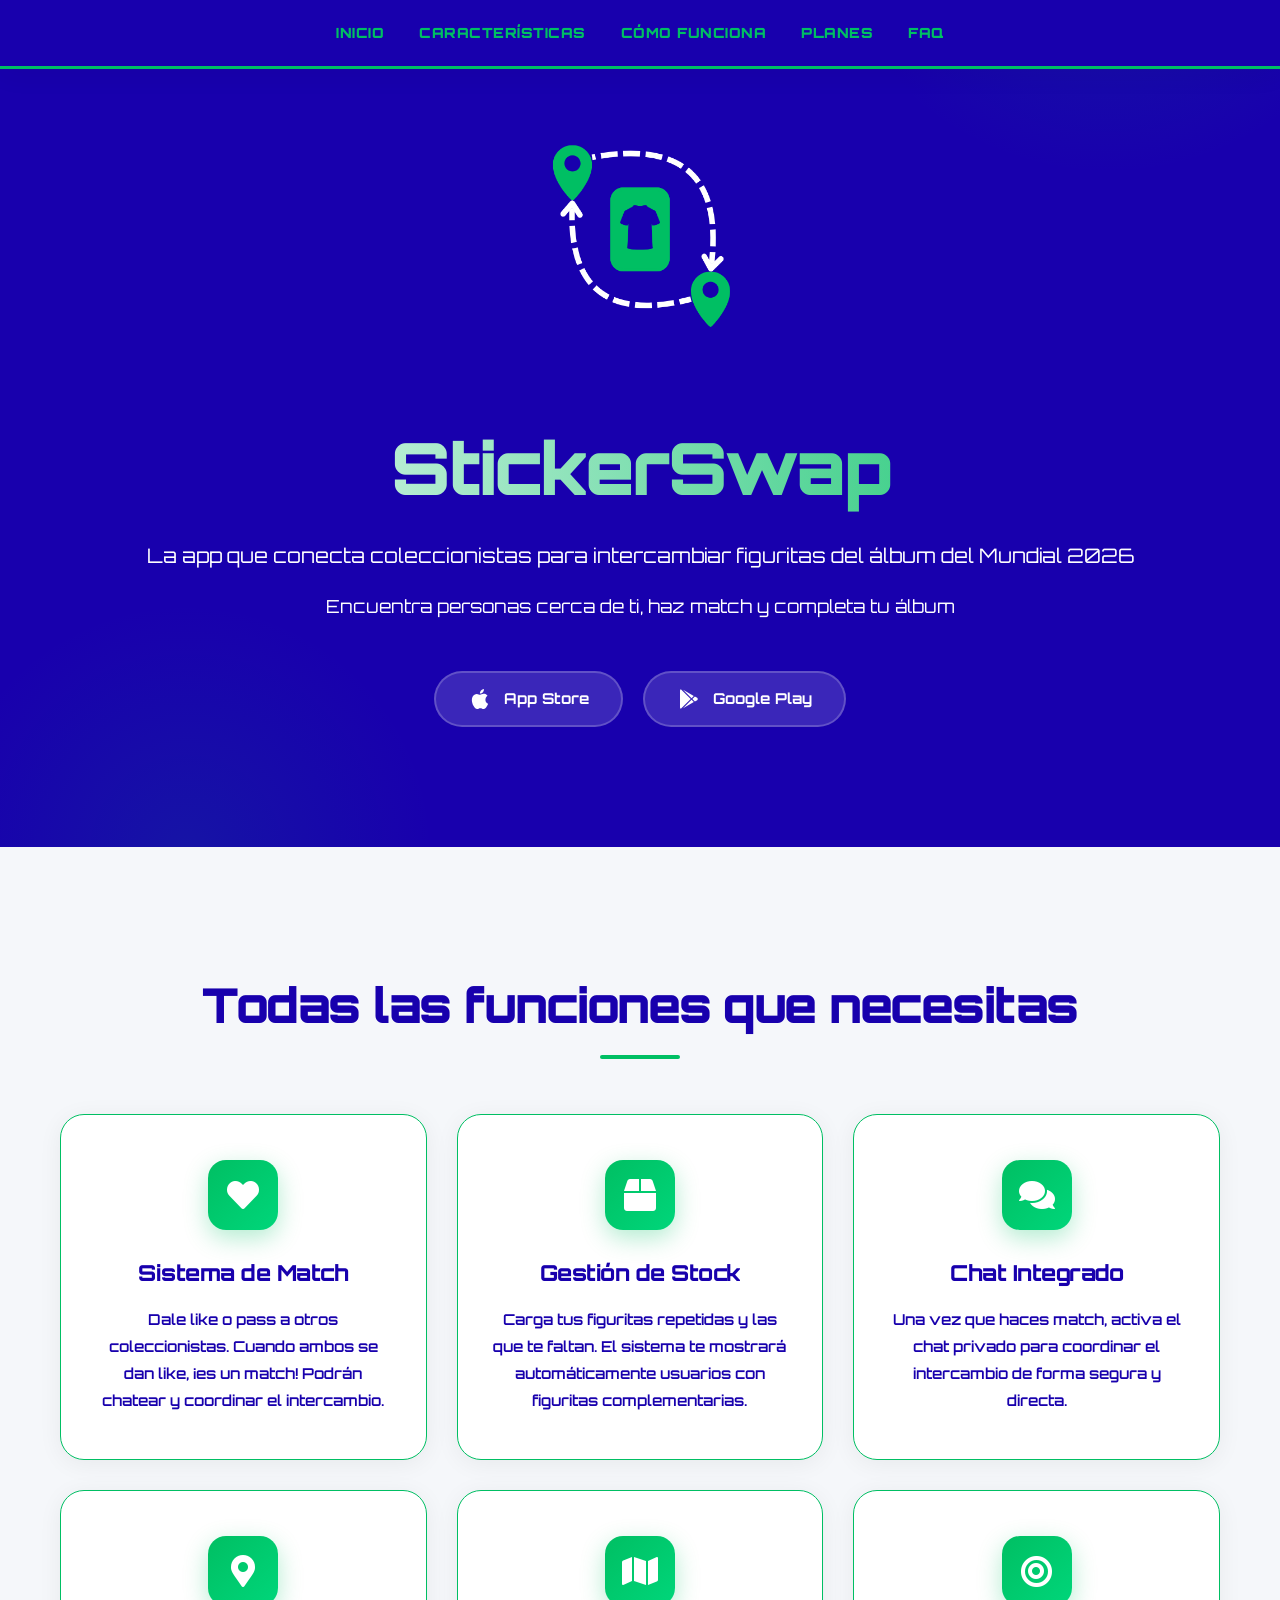
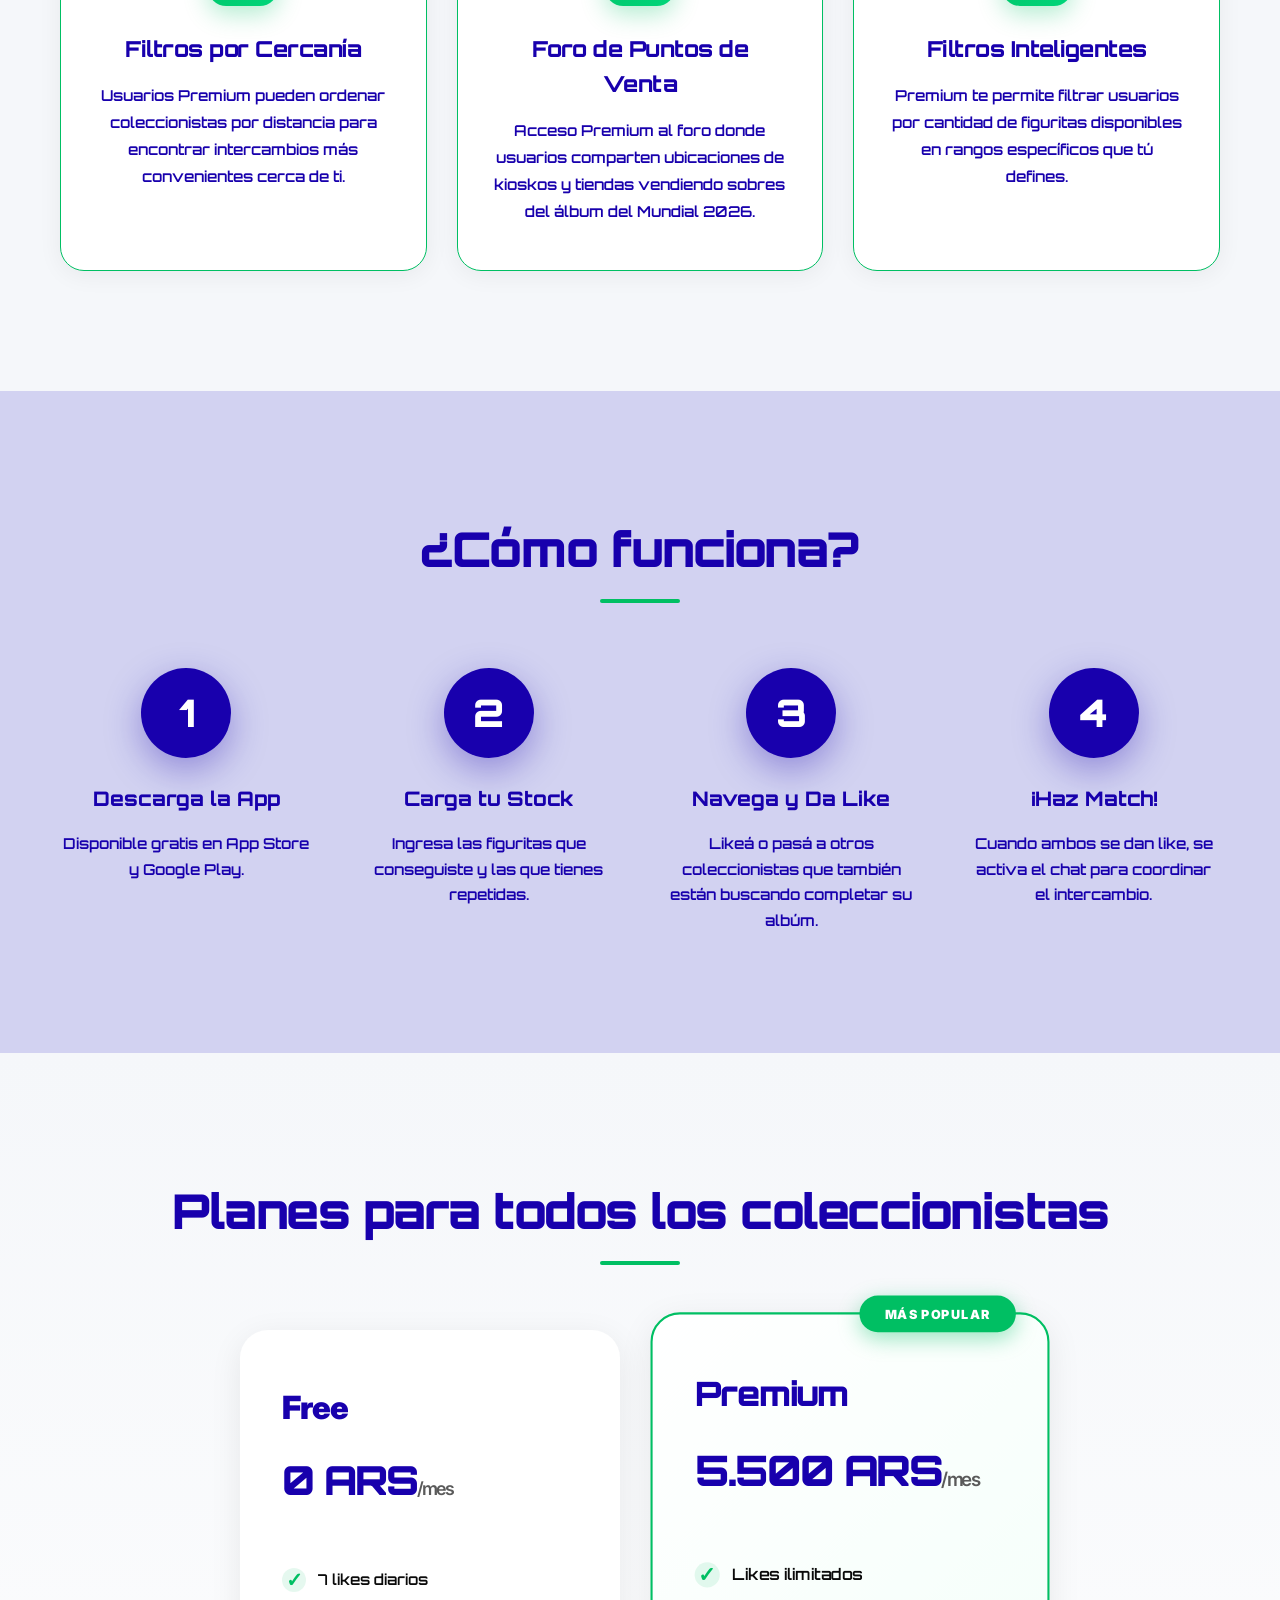
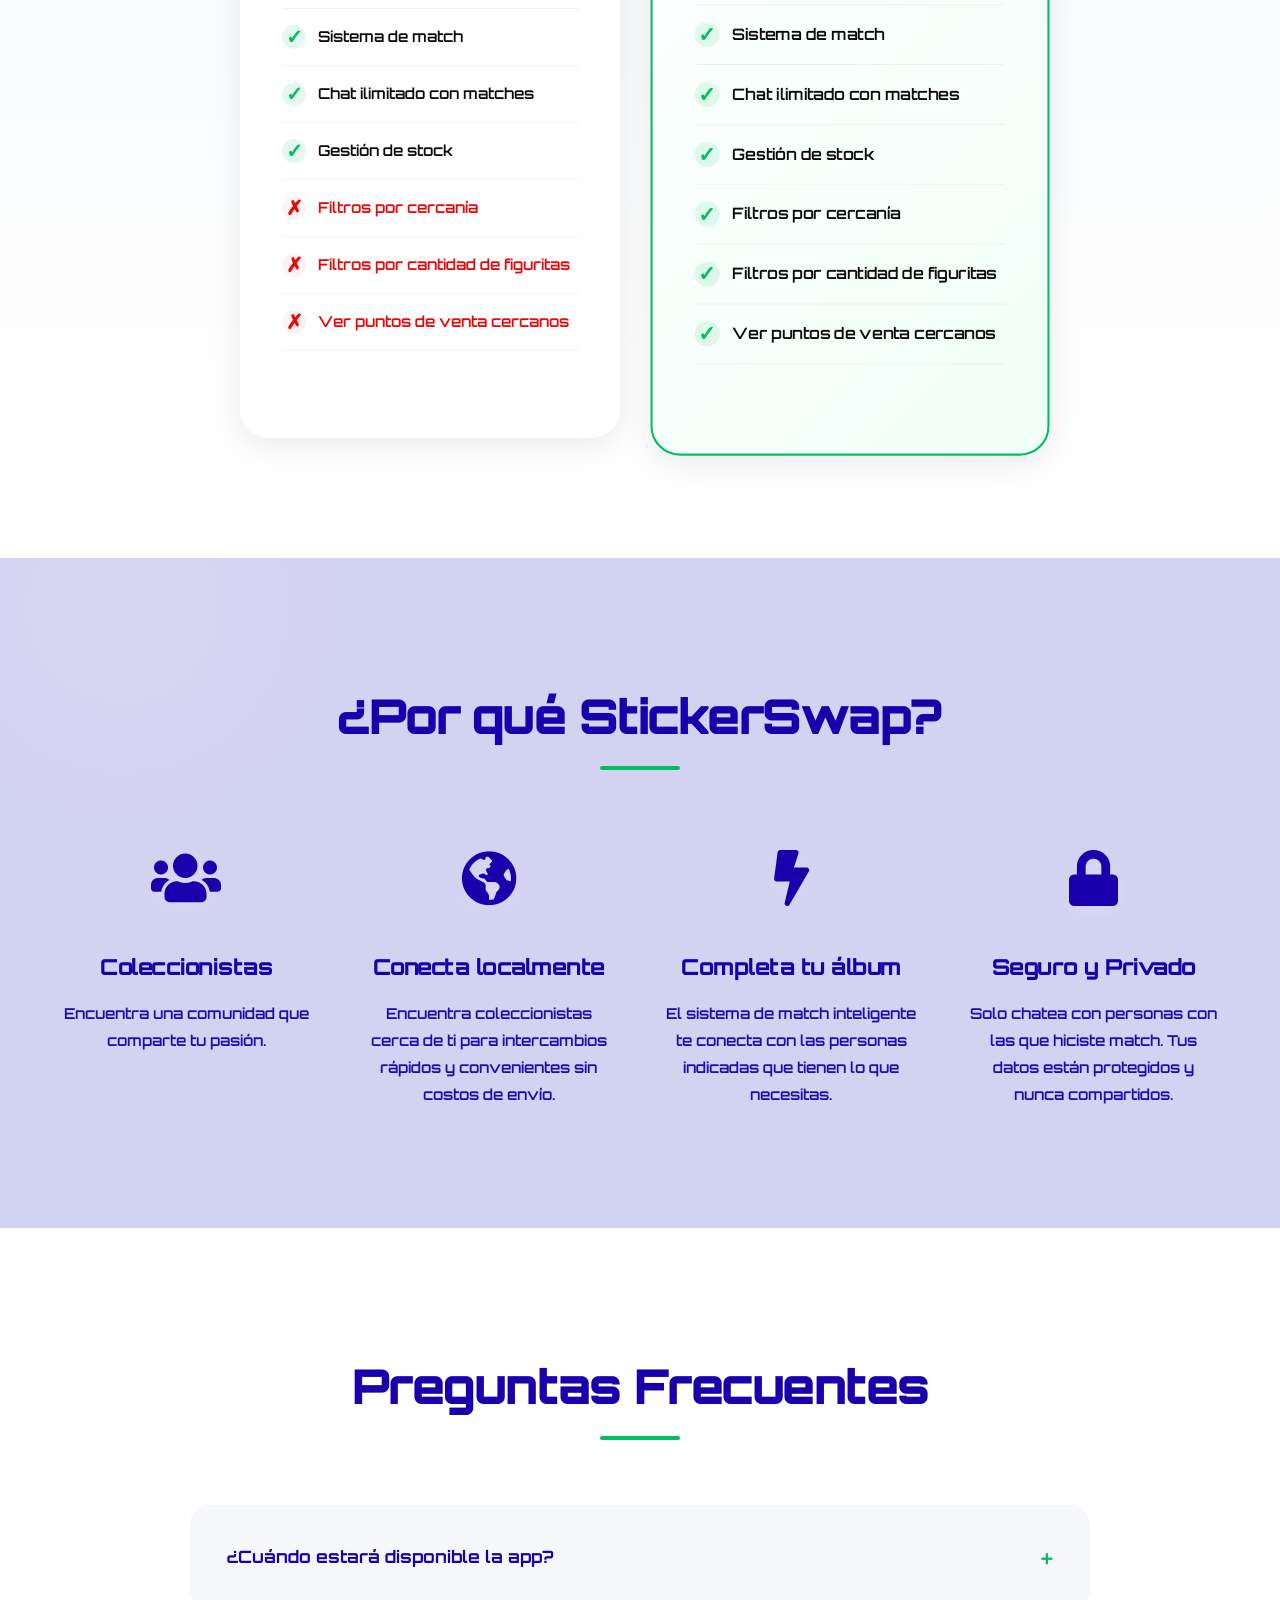
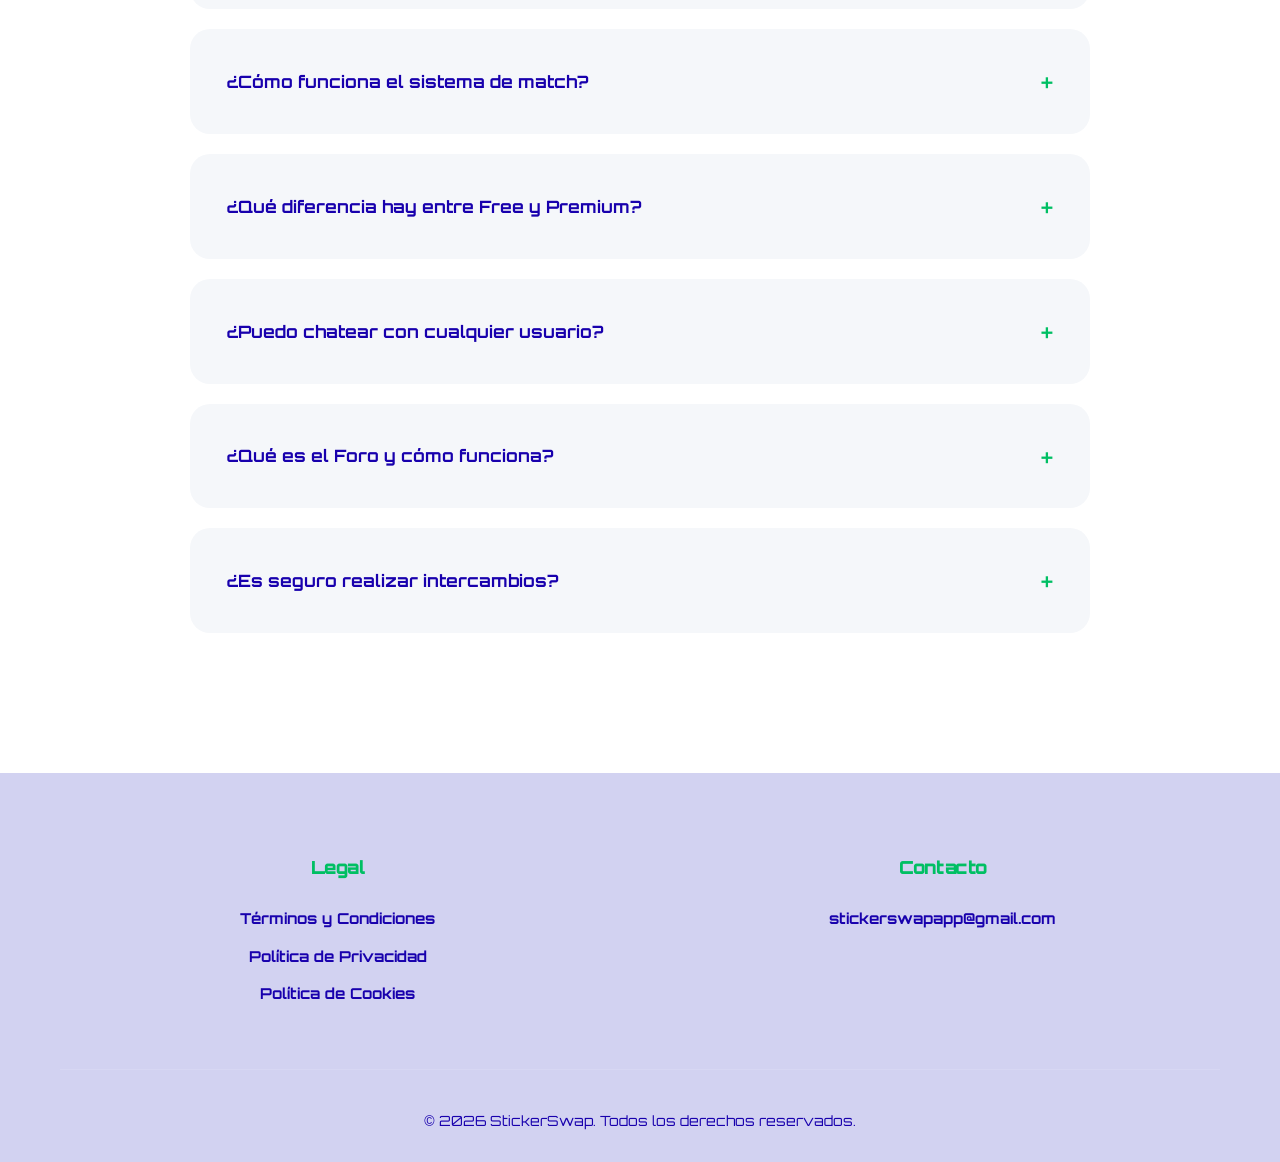
==== index.html @ e16f17c2 "Initial commit: StickerSwapWeb project" ====
<!DOCTYPE html>
<html lang="es">
<head>
    <meta charset="UTF-8">
    <meta name="viewport" content="width=device-width, initial-scale=1.0">
    <title>StickerSwap - Intercambia Figuritas del Mundial 2026.</title>
    <meta name="description" content="La app que conecta coleccionistas para intercambiar figuritas del álbum del Mundial 2026. Encuentra matches, chatea y completa tu álbum.">
    <link rel="preconnect" href="https://fonts.googleapis.com">
    <link rel="preconnect" href="https://fonts.gstatic.com" crossorigin>
    <link href="https://fonts.googleapis.com/css2?family=Orbitron:wght@400;500;600;700;800;900&family=Inter:wght@300;400;500;600;700&display=swap" rel="stylesheet">
    <link rel="stylesheet" href="https://cdnjs.cloudflare.com/ajax/libs/font-awesome/5.15.4/css/all.min.css">
    <link rel="stylesheet" href="styles.css">
</head>
<body>
    <!-- Navigation -->
    <nav>
        <div class="container">
            <ul class="nav-links">
                <li><a href="#">Inicio</a></li>
                <li><a href="#features">Características</a></li>
                <li><a href="#how-it-works">Cómo Funciona</a></li>
                <li><a href="#pricing">Planes</a></li>
                <li><a href="#faq">FAQ</a></li>
            </ul>
        </div>
    </nav>

    <!-- Hero Section -->
    <section class="hero">
        <div class="container">
            <div class="hero-content">
                <div class="hero-logo">
                    <img src="assets/logo.png" alt="StickerSwap Logo">
                </div>
                <h1>StickerSwap</h1>
                <p>La app que conecta coleccionistas para intercambiar figuritas del álbum del Mundial 2026</p>
                <p style="font-size: 18px; opacity: 0.9;">Encuentra personas cerca de ti, haz match y completa tu álbum</p>
                
                <div class="app-badges">
                    <a href="#" class="badge">
                        <svg viewBox="0 0 24 24" fill="currentColor">
                            <path d="M18.71 19.5c-.83 1.24-1.71 2.45-3.05 2.47-1.34.03-1.77-.79-3.29-.79-1.53 0-2 .77-3.27.82-1.31.05-2.3-1.32-3.14-2.53C4.25 17 2.94 12.45 4.7 9.39c.87-1.52 2.43-2.48 4.12-2.51 1.28-.02 2.5.87 3.29.87.78 0 2.26-1.07 3.81-.91.65.03 2.47.26 3.64 1.98-.09.06-2.17 1.28-2.15 3.81.03 3.02 2.65 4.03 2.68 4.04-.03.07-.42 1.44-1.38 2.83M13 3.5c.73-.83 1.94-1.46 2.94-1.5.13 1.17-.34 2.35-1.04 3.19-.69.85-1.83 1.51-2.95 1.42-.15-1.15.41-2.35 1.05-3.11z"/>
                        </svg>
                        App Store
                    </a>
                    <a href="#" class="badge">
                        <svg viewBox="0 0 24 24" fill="currentColor">
                            <path d="M3,20.5V3.5C3,2.91 3.34,2.39 3.84,2.15L13.69,12L3.84,21.85C3.34,21.6 3,21.09 3,20.5M16.81,15.12L6.05,21.34L14.54,12.85L16.81,15.12M20.16,10.81C20.5,11.08 20.75,11.5 20.75,12C20.75,12.5 20.53,12.9 20.18,13.18L17.89,14.5L15.39,12L17.89,9.5L20.16,10.81M6.05,2.66L16.81,8.88L14.54,11.15L6.05,2.66Z"/>
                        </svg>
                        Google Play
                    </a>
                </div>
            </div>
        </div>
    </section>

    <!-- Features Section -->
    <section id="features" class="features">
        <div class="container">
            <h2 class="section-title">Todas las funciones que necesitas</h2>
            <div class="features-grid">
                <div class="feature-card">
                    <div class="feature-icon"><i class="fas fa-heart"></i></div>
                    <h3>Sistema de Match</h3>
                    <p>Dale like o pass a otros coleccionistas. Cuando ambos se dan like, ¡es un match! Podrán chatear y coordinar el intercambio.</p>
                </div>
                
                <div class="feature-card">
                    <div class="feature-icon"><i class="fas fa-box"></i></div>
                    <h3>Gestión de Stock</h3>
                    <p>Carga tus figuritas repetidas y las que te faltan. El sistema te mostrará automáticamente usuarios con figuritas complementarias.</p>
                </div>
                
                <div class="feature-card">
                    <div class="feature-icon"><i class="fas fa-comments"></i></div>
                    <h3>Chat Integrado</h3>
                    <p>Una vez que haces match, activa el chat privado para coordinar el intercambio de forma segura y directa.</p>
                </div>
                
                <div class="feature-card">
                    <div class="feature-icon"><i class="fas fa-map-marker-alt"></i></div>
                    <h3>Filtros por Cercanía</h3>
                    <p>Usuarios Premium pueden ordenar coleccionistas por distancia para encontrar intercambios más convenientes cerca de ti.</p>
                </div>
                
                <div class="feature-card">
                    <div class="feature-icon"><i class="fas fa-map"></i></div>
                    <h3>Foro de Puntos de Venta</h3>
                    <p>Acceso Premium al foro donde usuarios comparten ubicaciones de kioskos y tiendas vendiendo sobres del álbum del Mundial 2026.</p>
                </div>
                
                <div class="feature-card">
                    <div class="feature-icon"><i class="fas fa-bullseye"></i></div>
                    <h3>Filtros Inteligentes</h3>
                    <p>Premium te permite filtrar usuarios por cantidad de figuritas disponibles en rangos específicos que tú defines.</p>
                </div>
            </div>
        </div>
    </section>

    <!-- How It Works -->
    <section id="how-it-works" class="how-it-works">
        <div class="container">
            <h2 class="section-title">¿Cómo funciona?</h2>
            <div class="steps">
                <div class="step">
                    <div class="step-number">1</div>
                    <h3>Descarga la App</h3>
                    <p>Disponible gratis en App Store y Google Play.</p>
                </div>
                
                <div class="step">
                    <div class="step-number">2</div>
                    <h3>Carga tu Stock</h3>
                    <p>Ingresa las figuritas que conseguiste y las que tienes repetidas.</p>
                </div>
                
                <div class="step">
                    <div class="step-number">3</div>
                    <h3>Navega y Da Like</h3>
                    <p>Likeá o pasá a otros coleccionistas que también están buscando completar su albúm.</p>
                </div>
                
                <div class="step">
                    <div class="step-number">4</div>
                    <h3>¡Haz Match!</h3>
                    <p>Cuando ambos se dan like, se activa el chat para coordinar el intercambio.</p>
                </div>
            </div>
        </div>
    </section>

    <!-- Pricing -->
    <section id="pricing" class="pricing">
        <div class="container">
            <h2 class="section-title">Planes para todos los coleccionistas</h2>
            <div class="pricing-cards">
                <div class="pricing-card">
                    <div class="plan-name">Free</div>
                    <div class="plan-price">0 ARS<span>/mes</span></div>
                    <ul class="plan-features">
                        <li>7 likes diarios</li>
                        <li>Sistema de match</li>
                        <li>Chat ilimitado con matches</li>
                        <li>Gestión de stock</li>
                        <li class="disabled">Filtros por cercanía</li>
                        <li class="disabled">Filtros por cantidad de figuritas</li>
                        <li class="disabled">Ver puntos de venta cercanos</li>
                    </ul>
                </div>
                
                <div class="pricing-card premium">
                    <div class="popular-badge">MÁS POPULAR</div>
                    <div class="plan-name">Premium</div>
                    <div class="plan-price">5.500 ARS<span>/mes</span></div>
                    <ul class="plan-features">
                        <li>Likes ilimitados</li>
                        <li>Sistema de match</li>
                        <li>Chat ilimitado con matches</li>
                        <li>Gestión de stock</li>
                        <li>Filtros por cercanía</li>
                        <li>Filtros por cantidad de figuritas</li>
                        <li>Ver puntos de venta cercanos</li>
                    </ul>
                </div>
            </div>
        </div>
    </section>

    <!-- Benefits -->
    <section class="benefits">
        <div class="container">
            <h2 class="section-title">¿Por qué StickerSwap?</h2>
            <div class="benefits-grid">
                <div class="benefit-item">
                    <div class="benefit-icon"><i class="fas fa-users"></i></div>
                    <h3>Coleccionistas</h3>
                    <p>Encuentra una comunidad que comparte tu pasión.</p>
                </div>
                
                <div class="benefit-item">
                    <div class="benefit-icon"><i class="fas fa-globe-americas"></i></div>
                    <h3>Conecta localmente</h3>
                    <p>Encuentra coleccionistas cerca de ti para intercambios rápidos y convenientes sin costos de envío.</p>
                </div>
                
                <div class="benefit-item">
                    <div class="benefit-icon"><i class="fas fa-bolt"></i></div>
                    <h3>Completa tu álbum</h3>
                    <p>El sistema de match inteligente te conecta con las personas indicadas que tienen lo que necesitas.</p>
                </div>
                
                <div class="benefit-item">
                    <div class="benefit-icon"><i class="fas fa-lock"></i></div>
                    <h3>Seguro y Privado</h3>
                    <p>Solo chatea con personas con las que hiciste match. Tus datos están protegidos y nunca compartidos.</p>
                </div>
            </div>
        </div>
    </section>

    <!-- FAQ -->
    <section id="faq" class="faq">
        <div class="container">
            <h2 class="section-title">Preguntas Frecuentes</h2>
            <div class="faq-list">
                <div class="faq-item">
                    <div class="faq-question">
                        ¿Cuándo estará disponible la app?
                        <span class="faq-toggle">+</span>
                    </div>
                    <div class="faq-answer">
                        <p>StickerSwap estará disponible para descarga en App Store y Google Play a fines de Marzo.</p>
                    </div>
                </div>
                
                <div class="faq-item">
                    <div class="faq-question">
                        ¿Cómo funciona el sistema de match?
                        <span class="faq-toggle">+</span>
                    </div>
                    <div class="faq-answer">
                        <p>Ves perfiles de otros coleccionistas y sus figuritas disponibles. Si les das like y ellos también te dan like a ti, ¡es un match! En ese momento se activa el chat privado para que coordinen el intercambio.</p>
                    </div>
                </div>
                
                <div class="faq-item">
                    <div class="faq-question">
                        ¿Qué diferencia hay entre Free y Premium?
                        <span class="faq-toggle">+</span>
                    </div>
                    <div class="faq-answer">
                        <p>La versión Free te permite dar 7 (siete) Likes por día y chatear con tus matches. Sin embargo, ser PREMIUM incluye likes ilimitados, filtros avanzados por cercanía y cantidad de figuritas, como así también acceso al Foro donde usuarios comparten ubicaciones de puntos de venta.</p>
                    </div>
                </div>
                
                <div class="faq-item">
                    <div class="faq-question">
                        ¿Puedo chatear con cualquier usuario?
                        <span class="faq-toggle">+</span>
                    </div>
                    <div class="faq-answer">
                        <p>No. Solo puedes chatear con usuarios con los que hayas hecho match (cuando ambos se dieron like mutuamente). Esto garantiza privacidad y que ambas partes están interesadas en el intercambio.</p>
                    </div>
                </div>
                
                <div class="faq-item">
                    <div class="faq-question">
                        ¿Qué es el Foro y cómo funciona?
                        <span class="faq-toggle">+</span>
                    </div>
                    <div class="faq-answer">
                        <p>El Foro es una sección exclusiva Premium donde usuarios pueden publicar ubicaciones de kioskos y tiendas que están vendiendo sobres de figuritas del Mundial 2026. Puedes filtrar estos posts por distancia para encontrar puntos de venta cerca de ti.</p>
                    </div>
                </div>
                
                <div class="faq-item">
                    <div class="faq-question">
                        ¿Es seguro realizar intercambios?
                        <span class="faq-toggle">+</span>
                    </div>
                    <div class="faq-answer">
                        <p>StickerSwap facilita la conexión, pero los intercambios son responsabilidad de los usuarios. Recomendamos siempre realizar intercambios en lugares públicos y seguros, como así tambien ir acompañado al encuentro.</p>
                    </div>
                </div>
            </div>
        </div>
    </section>

    <!-- Footer -->
    <footer>
        <div class="container">
            <div class="footer-content">
                <div class="footer-section">
                    <h3>Legal</h3>
                    <ul class="footer-links">
                        <li><a href="terminos.html">Términos y Condiciones</a></li>
                        <li><a href="privacidad.html">Política de Privacidad</a></li>
                        <li><a href="cookies.html">Política de Cookies</a></li>
                    </ul>
                </div>
                
                <div class="footer-section">
                    <h3>Contacto</h3>
                    <ul class="footer-links">
                        <li><a href="mailto:stickerswapapp@gmail.com">stickerswapapp@gmail.com</a></li>
                    </ul>
                </div>
            </div>
            
            <div class="footer-bottom">
                <p>&copy; 2026 StickerSwap. Todos los derechos reservados.</p>
            </div>
        </div>
    </footer>

    <script src="script.js"></script>
</body>
</html>
---- styles.css ----
* {
    margin: 0;
    padding: 0;
    box-sizing: border-box;
}

:root {
    --primary: #1800ad;
    --secondary: #00bf63;
    --accent: #00bf63;
    --dark: #0a0a0a;
    --light: #f5f7fa;
    --white: #ffffff;
}

body {
    font-family: 'Inter', -apple-system, BlinkMacSystemFont, sans-serif;
    line-height: 1.6;
    color: var(--dark);
    overflow-x: hidden;
    background: var(--light);
}

h1, h2, h3, .logo, .section-title {
    font-family: 'Orbitron', sans-serif;
}

.container {
    max-width: 1200px;
    margin: 0 auto;
    padding: 0 20px;
}

/* Navigation */
nav {
    position: fixed;
    width: 100%;
    background: #1800ad;
    backdrop-filter: blur(20px);
    -webkit-backdrop-filter: blur(20px);
    box-shadow: 0 4px 30px rgba(0, 0, 0, 0.05);
    z-index: 1000;
    top: 0;
    border-bottom: 3px solid #00bf63;
}

nav .container {
    display: flex;
    justify-content: center;
    align-items: center;
    padding: 20px;
}

.logo {
    display: flex;
    align-items: center;
    gap: 12px;
    font-size: 24px;
    font-weight: 900;
    color: #ffffff;
    letter-spacing: -1px;
}

.logo img {
    width: 45px;
    height: 45px;
    filter: drop-shadow(0 2px 8px rgba(24, 0, 173, 0.2));
}

.nav-links {
    display: flex;
    gap: 35px;
    list-style: none;
}

.nav-links a {
    text-decoration: none;
    color: #00bf63;
    font-weight: 1000;
    font-size: 14px;
    text-transform: uppercase;
    letter-spacing: 0.5px;
    transition: all 0.3s cubic-bezier(0.4, 0, 0.2, 1);
    position: relative;
    font-family: 'Orbitron', sans-serif;
}

.nav-links a::after {
    content: '';
    position: absolute;
    bottom: -5px;
    left: 0;
    width: 0;
    height: 2px;
    background: var(--secondary);
    transition: width 0.3s cubic-bezier(0.4, 0, 0.2, 1);
}

.nav-links a:hover {
    color: #00bf63;
}

.nav-links a:hover::after {
    width: 100%;
}

/* Hero Section */
.hero {
    background: var(--primary);
    padding: 180px 0 120px;
    text-align: center;
    color: white;
    position: relative;
    overflow: hidden;
}

.hero::before {
    content: '';
    position: absolute;
    top: -50%;
    right: -10%;
    width: 600px;
    height: 600px;
    background: radial-gradient(circle, rgba(0, 191, 99, 0.15) 0%, transparent 70%);
    border-radius: 50%;
    animation: float 20s infinite ease-in-out;
}

.hero::after {
    content: '';
    position: absolute;
    bottom: -30%;
    left: -5%;
    width: 500px;
    height: 500px;
    background: radial-gradient(circle, rgba(0, 191, 99, 0.1) 0%, transparent 70%);
    border-radius: 50%;
    animation: float 15s infinite ease-in-out reverse;
}

@keyframes float {
    0%, 100% { transform: translate(0, 0) scale(1); }
    50% { transform: translate(30px, -30px) scale(1.1); }
}

.hero-content {
    position: relative;
    z-index: 1;
}

.hero-logo {
    width: 280px;
    height: 280px;
    margin: -80px auto 30px;
    animation: logoEntrance 1s cubic-bezier(0.34, 1.56, 0.64, 1);
    background: transparent;
}

@keyframes logoEntrance {
    0% {
        opacity: 0;
        transform: scale(0.5) rotate(-10deg);
    }
    100% {
        opacity: 1;
        transform: scale(1) rotate(0deg);
    }
}

.hero-logo img {
    width: 100%;
    height: 100%;
    object-fit: contain;
    filter: none;
    background: transparent;
    mix-blend-mode: normal;
}

.hero h1 {
    font-size: 72px;
    font-weight: 900;
    margin-bottom: 15px;
    letter-spacing: -2px;
    background: linear-gradient(to right, #ffffff, #00bf63);
    -webkit-background-clip: text;
    -webkit-text-fill-color: transparent;
    background-clip: text;
    animation: fadeInUp 0.8s cubic-bezier(0.34, 1.56, 0.64, 1) 0.2s both;
}

@keyframes fadeInUp {
    from {
        opacity: 0;
        transform: translateY(30px);
    }
    to {
        opacity: 1;
        transform: translateY(0);
    }
}

.hero p {
    font-size: 20px;
    margin-bottom: 20px;
    opacity: 0.95;
    font-weight: 400;
    animation: fadeInUp 0.8s cubic-bezier(0.34, 1.56, 0.64, 1) 0.4s both;
    font-family: 'Orbitron', sans-serif;
}

.app-badges {
    display: flex;
    gap: 20px;
    justify-content: center;
    margin-top: 50px;
    animation: fadeInUp 0.8s cubic-bezier(0.34, 1.56, 0.64, 1) 0.6s both;
}

.badge {
    background: rgba(255, 255, 255, 0.15);
    backdrop-filter: blur(10px);
    -webkit-backdrop-filter: blur(10px);
    padding: 14px 32px;
    border-radius: 50px;
    display: flex;
    align-items: center;
    gap: 12px;
    text-decoration: none;
    color: white;
    font-weight: 700;
    font-size: 15px;
    transition: all 0.4s cubic-bezier(0.4, 0, 0.2, 1);
    border: 2px solid rgba(255, 255, 255, 0.2);
    font-family: 'Orbitron', sans-serif;
}

.badge:hover {
    transform: translateY(-5px) scale(1.05);
    background: rgba(255, 255, 255, 0.25);
    border-color: var(--secondary);
    box-shadow: 0 20px 40px rgba(0, 191, 99, 0.3);
}

.badge svg {
    width: 24px;
    height: 24px;
}

.coming-soon {
    background: var(--secondary);
    color: white;
    padding: 10px 24px;
    border-radius: 50px;
    font-size: 13px;
    font-weight: 800;
    display: inline-block;
    margin-bottom: 15px;
    text-transform: uppercase;
    letter-spacing: 1px;
    box-shadow: 0 8px 24px rgba(0, 191, 99, 0.4);
    animation: pulse 2s infinite;
}

@keyframes pulse {
    0%, 100% { box-shadow: 0 8px 24px rgba(0, 191, 99, 0.4); }
    50% { box-shadow: 0 8px 32px rgba(0, 191, 99, 0.6); }
}

/* Features Section */
.features {
    padding: 120px 0;
    background: var(--light);
    position: relative;
}

.section-title {
    text-align: center;
    font-size: 48px;
    font-weight: 900;
    margin-bottom: 70px;
    color: #1800ad;
    letter-spacing: -1.5px;
    position: relative;
}

.section-title::after {
    content: '';
    position: absolute;
    bottom: -15px;
    left: 50%;
    transform: translateX(-50%);
    width: 80px;
    height: 4px;
    background: var(--secondary);
    border-radius: 2px;
}

.features-grid {
    display: grid;
    grid-template-columns: repeat(auto-fit, minmax(320px, 1fr));
    gap: 30px;
}

.feature-card {
    background: white;
    padding: 45px 35px;
    border-radius: 24px;
    box-shadow: 0 4px 24px rgba(0, 0, 0, 0.06);
    transition: all 0.4s cubic-bezier(0.4, 0, 0.2, 1);
    border: 1px solid #00bf63;
    position: relative;
    overflow: hidden;
    text-align: center;
}

.feature-card::before {
    content: '';
    position: absolute;
    top: 0;
    left: 0;
    width: 100%;
    height: 4px;
    background: linear-gradient(90deg, var(--primary), var(--secondary));
    transform: scaleX(0);
    transform-origin: left;
    transition: transform 0.4s cubic-bezier(0.4, 0, 0.2, 1);
}

.feature-card:hover::before {
    transform: scaleX(1);
}

.feature-card:hover {
    transform: translateY(-12px);
    box-shadow: 0 20px 60px rgba(24, 0, 173, 0.15);
}

.feature-icon {
    width: 70px;
    height: 70px;
    background: linear-gradient(135deg, var(--secondary), #00d67a);
    border-radius: 18px;
    display: flex;
    align-items: center;
    justify-content: center;
    margin: 0 auto 25px;
    font-size: 32px;
    box-shadow: 0 8px 24px rgba(0, 191, 99, 0.3);
    transition: all 0.4s cubic-bezier(0.4, 0, 0.2, 1);
    color: white;
}

.feature-card:hover .feature-icon {
    transform: scale(1.1) rotate(5deg);
}

.feature-card h3 {
    font-size: 22px;
    margin-bottom: 16px;
    color: var(--primary);
    font-weight: 800;
    letter-spacing: -0.5px;
    font-family: 'Orbitron', sans-serif;
}

.feature-card p {
    color: #1800ad;
    line-height: 1.8;
    font-size: 15px;
    font-family: 'Orbitron', sans-serif;
    font-weight: 600;
}

/* How It Works */
.how-it-works {
    padding: 120px 0;
    background: rgb(210, 210, 241);
    position: relative;
}

.steps {
    display: grid;
    grid-template-columns: repeat(auto-fit, minmax(250px, 1fr));
    gap: 50px;
    margin-top: 80px;
    position: relative;
}

.step {
    text-align: center;
    position: relative;
}

.step-number {
    width: 90px;
    height: 90px;
    background: var(--primary);
    color: white;
    border-radius: 50%;
    display: flex;
    align-items: center;
    justify-content: center;
    font-size: 38px;
    font-weight: 900;
    margin: 0 auto 25px;
    box-shadow: 0 12px 36px rgba(24, 0, 173, 0.35);
    position: relative;
    font-family: 'Orbitron', sans-serif;
    transition: all 0.4s cubic-bezier(0.4, 0, 0.2, 1);
}

.step-number::after {
    content: '';
    position: absolute;
    inset: -8px;
    border: 3px solid var(--secondary);
    border-radius: 50%;
    opacity: 0;
    transition: all 0.4s cubic-bezier(0.4, 0, 0.2, 1);
}

.step:hover .step-number {
    transform: scale(1.15);
}

.step:hover .step-number::after {
    opacity: 1;
    inset: -12px;
}

.step h3 {
    font-size: 20px;
    margin-bottom: 16px;
    color: #1800ad;
    font-weight: 800;
    font-family: 'Orbitron', sans-serif;
}

.step p {
    color: #1800ad;
    font-size: 15px;
    line-height: 1.7;
    font-family: 'Orbitron', sans-serif;
    font-weight: 600;
}

/* Pricing */
.pricing {
    padding: 120px 0;
    background: linear-gradient(180deg, var(--light) 0%, white 100%);
}

.pricing-cards {
    display: grid;
    grid-template-columns: repeat(auto-fit, minmax(320px, 1fr));
    gap: 40px;
    margin-top: 80px;
    max-width: 800px;
    margin-left: auto;
    margin-right: auto;
}

.pricing-card {
    background: white;
    border-radius: 28px;
    padding: 50px 40px;
    box-shadow: 0 8px 32px rgba(0, 0, 0, 0.08);
    position: relative;
    transition: all 0.5s cubic-bezier(0.4, 0, 0.2, 1);
    border: 2px solid transparent;
}

.pricing-card:hover {
    transform: scale(1.05);
    box-shadow: 0 20px 60px rgba(0, 0, 0, 0.12);
}

.pricing-card.premium {
    border: 2px solid var(--secondary);
    background: linear-gradient(135deg, #ffffff 0%, #f0fff8 100%);
    transform: scale(1.05);
}

.pricing-card.premium:hover {
    transform: scale(1.08);
}

.popular-badge {
    position: absolute;
    top: -18px;
    right: 30px;
    background: var(--secondary);
    color: white;
    padding: 8px 24px;
    border-radius: 50px;
    font-size: 12px;
    font-weight: 900;
    text-transform: uppercase;
    letter-spacing: 1px;
    box-shadow: 0 6px 20px rgba(0, 191, 99, 0.4);
}

.plan-name {
    font-size: 32px;
    font-weight: 900;
    margin-bottom: 15px;
    color: #1800ad;
    letter-spacing: -1px;
}

.pricing-card.premium .plan-name {
    font-family: 'Orbitron', sans-serif;
}

.plan-price {
    font-size: 40px;
    font-weight: 900;
    color: var(--primary);
    margin-bottom: 40px;
    font-family: 'Orbitron', sans-serif;
    letter-spacing: -2px;
}

.plan-price span {
    font-size: 18px;
    color: #5a5a5a;
    font-family: 'Inter', sans-serif;
    font-weight: 600;
}

.plan-features {
    list-style: none;
    margin-bottom: 35px;
}

.plan-features li {
    padding: 16px 0;
    border-bottom: 1px solid rgba(0, 0, 0, 0.05);
    display: flex;
    align-items: center;
    gap: 12px;
    font-size: 15px;
    font-weight: 600;
    font-family: 'Orbitron', sans-serif;
}

.plan-features li::before {
    content: '✓';
    color: var(--secondary);
    font-weight: bold;
    font-size: 20px;
    width: 24px;
    height: 24px;
    display: flex;
    align-items: center;
    justify-content: center;
    background: rgba(0, 191, 99, 0.1);
    border-radius: 50%;
    flex-shrink: 0;
}

.plan-features li.disabled {
    color: #ec0707;
}

.plan-features li.disabled::before {
    content: '✗';
    color: #ec0707;
    background: rgba(206, 22, 22, 0.05);
}

/* Benefits */
.benefits {
    padding: 120px 0;
    background: rgb(210, 210, 241);
    color: #1800ad;
    position: relative;
    overflow: hidden;
}

.benefits::before {
    content: '';
    position: absolute;
    top: -30%;
    left: -10%;
    width: 500px;
    height: 500px;
    background: radial-gradient(circle, rgba(255, 255, 255, 0.1) 0%, transparent 70%);
    border-radius: 50%;
}

.benefits .section-title {
    color: #1800ad;
}

.benefits .section-title::after {
    background: #00bf63;
}

.benefits-grid {
    display: grid;
    grid-template-columns: repeat(auto-fit, minmax(250px, 1fr));
    gap: 50px;
    margin-top: 80px;
    position: relative;
    z-index: 1;
}

.benefit-item {
    text-align: center;
    transition: transform 0.4s cubic-bezier(0.4, 0, 0.2, 1);
}

.benefit-item:hover {
    transform: translateY(-10px);
}

.benefit-icon {
    font-size: 56px;
    margin-bottom: 24px;
    filter: drop-shadow(0 4px 12px rgba(255, 255, 255, 0.2));
}

.benefit-item h3 {
    font-size: 22px;
    margin-bottom: 16px;
    font-weight: 800;
    letter-spacing: -0.5px;
    font-family: 'Orbitron', sans-serif;
}

.benefit-item p {
    opacity: 0.95;
    line-height: 1.8;
    font-size: 15px;
    font-family: 'Orbitron', sans-serif;
    font-weight: 600;
}

/* FAQ */
.faq {
    padding: 120px 0;
    background: white;
}

.faq-list {
    max-width: 900px;
    margin: 80px auto 0;
}

.faq-item {
    background: var(--light);
    margin-bottom: 20px;
    border-radius: 20px;
    overflow: hidden;
    border: 2px solid transparent;
    transition: all 0.3s cubic-bezier(0.4, 0, 0.2, 1);
}

.faq-item:hover {
    border-color: rgba(0, 191, 99, 0.2);
}

.faq-item.active {
    border-color: var(--secondary);
    box-shadow: 0 8px 24px rgba(0, 191, 99, 0.15);
}

.faq-question {
    padding: 28px 35px;
    cursor: pointer;
    font-size: 17px;
    font-weight: 700;
    display: flex;
    justify-content: space-between;
    align-items: center;
    color: var(--primary);
    transition: all 0.3s cubic-bezier(0.4, 0, 0.2, 1);
    font-family: 'Orbitron', sans-serif;
}

.faq-question:hover {
    color: var(--primary);
}

.faq-answer {
    padding: 0 35px;
    max-height: 0;
    overflow: hidden;
    transition: all 0.4s cubic-bezier(0.4, 0, 0.2, 1);
    color: var(--primary);
    font-size: 15px;
    line-height: 1.8;
    font-family: 'Orbitron', sans-serif;
    font-weight: 600;
}

.faq-item.active .faq-answer {
    padding: 0 35px 28px;
    max-height: 500px;
}

.faq-toggle {
    font-size: 28px;
    transition: transform 0.4s cubic-bezier(0.4, 0, 0.2, 1);
    color: var(--secondary);
    font-weight: 300;
}

.faq-item.active .faq-toggle {
    transform: rotate(45deg);
}

/* Footer */
footer {
    background: rgb(210, 210, 241);
    color: #1800ad;
    padding: 80px 0 30px;
    position: relative;
}

.footer-content {
    display: grid;
    grid-template-columns: repeat(auto-fit, minmax(250px, 1fr));
    gap: 50px;
    margin-bottom: 50px;
    text-align: center;
}

.footer-section h3 {
    margin-bottom: 24px;
    color: var(--secondary);
    font-weight: 900;
    font-size: 18px;
    letter-spacing: -0.5px;
    font-family: 'Orbitron', sans-serif;
}

.footer-section p {
    color: #1800ad;
    font-family: 'Orbitron', sans-serif;
}

.footer-links {
    list-style: none;
}

.footer-links li {
    margin-bottom: 12px;
}

.footer-links a {
    color: #1800ad;
    text-decoration: none;
    transition: all 0.3s cubic-bezier(0.4, 0, 0.2, 1);
    font-size: 15px;
    font-family: 'Orbitron', sans-serif;
    font-weight: 700;
}

.footer-links a:hover {
    color: var(--secondary);
}

.footer-bottom {
    text-align: center;
    padding-top: 40px;
    border-top: 1px solid rgba(255, 255, 255, 0.1);
    color: #1800ad;
    font-size: 14px;
    font-family: 'Orbitron', sans-serif;
}

/* Responsive */
@media (max-width: 768px) {
    .hero h1 {
        font-size: 42px;
    }

    .hero p {
        font-size: 17px;
    }

    .section-title {
        font-size: 36px;
    }

    .nav-links {
        display: none;
    }

    .app-badges {
        flex-direction: column;
        align-items: center;
    }

    .hero-logo {
        width: 140px;
        height: 140px;
    }

    .pricing-card.premium {
        transform: scale(1);
    }
}
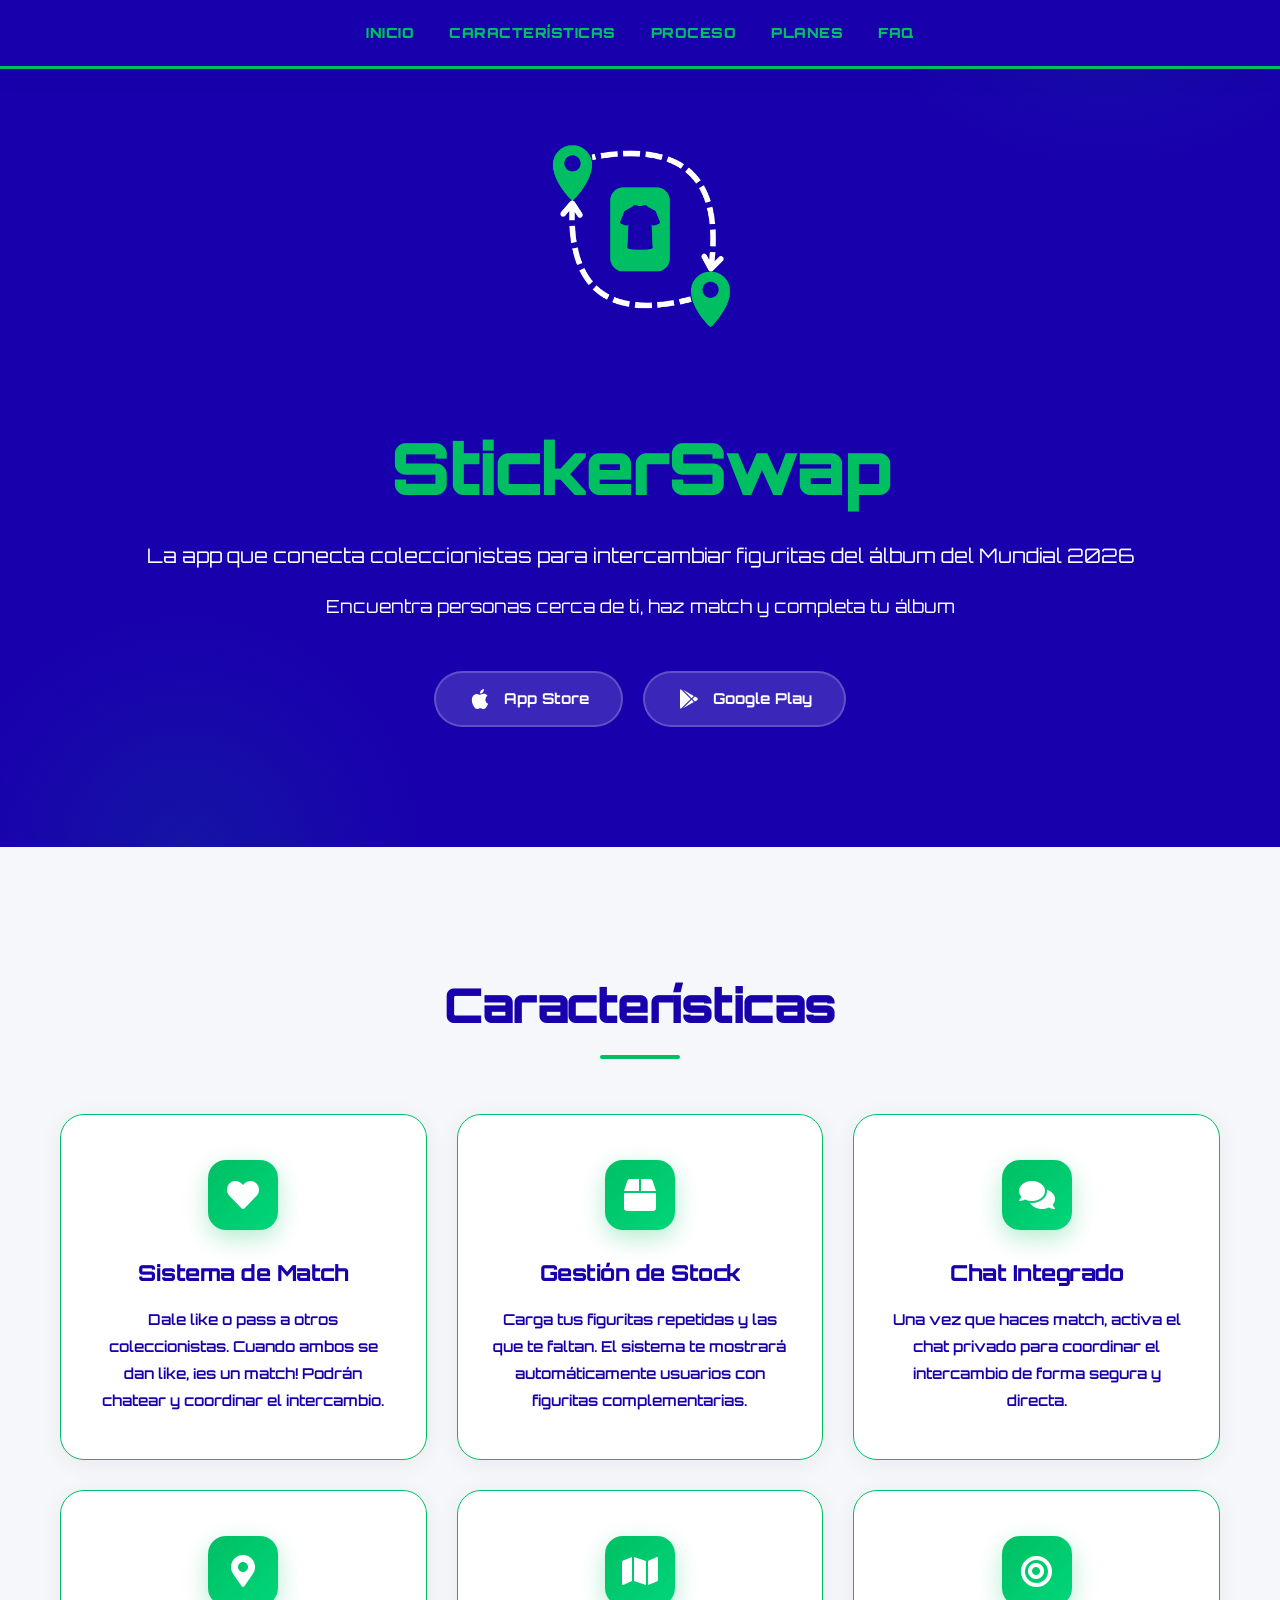
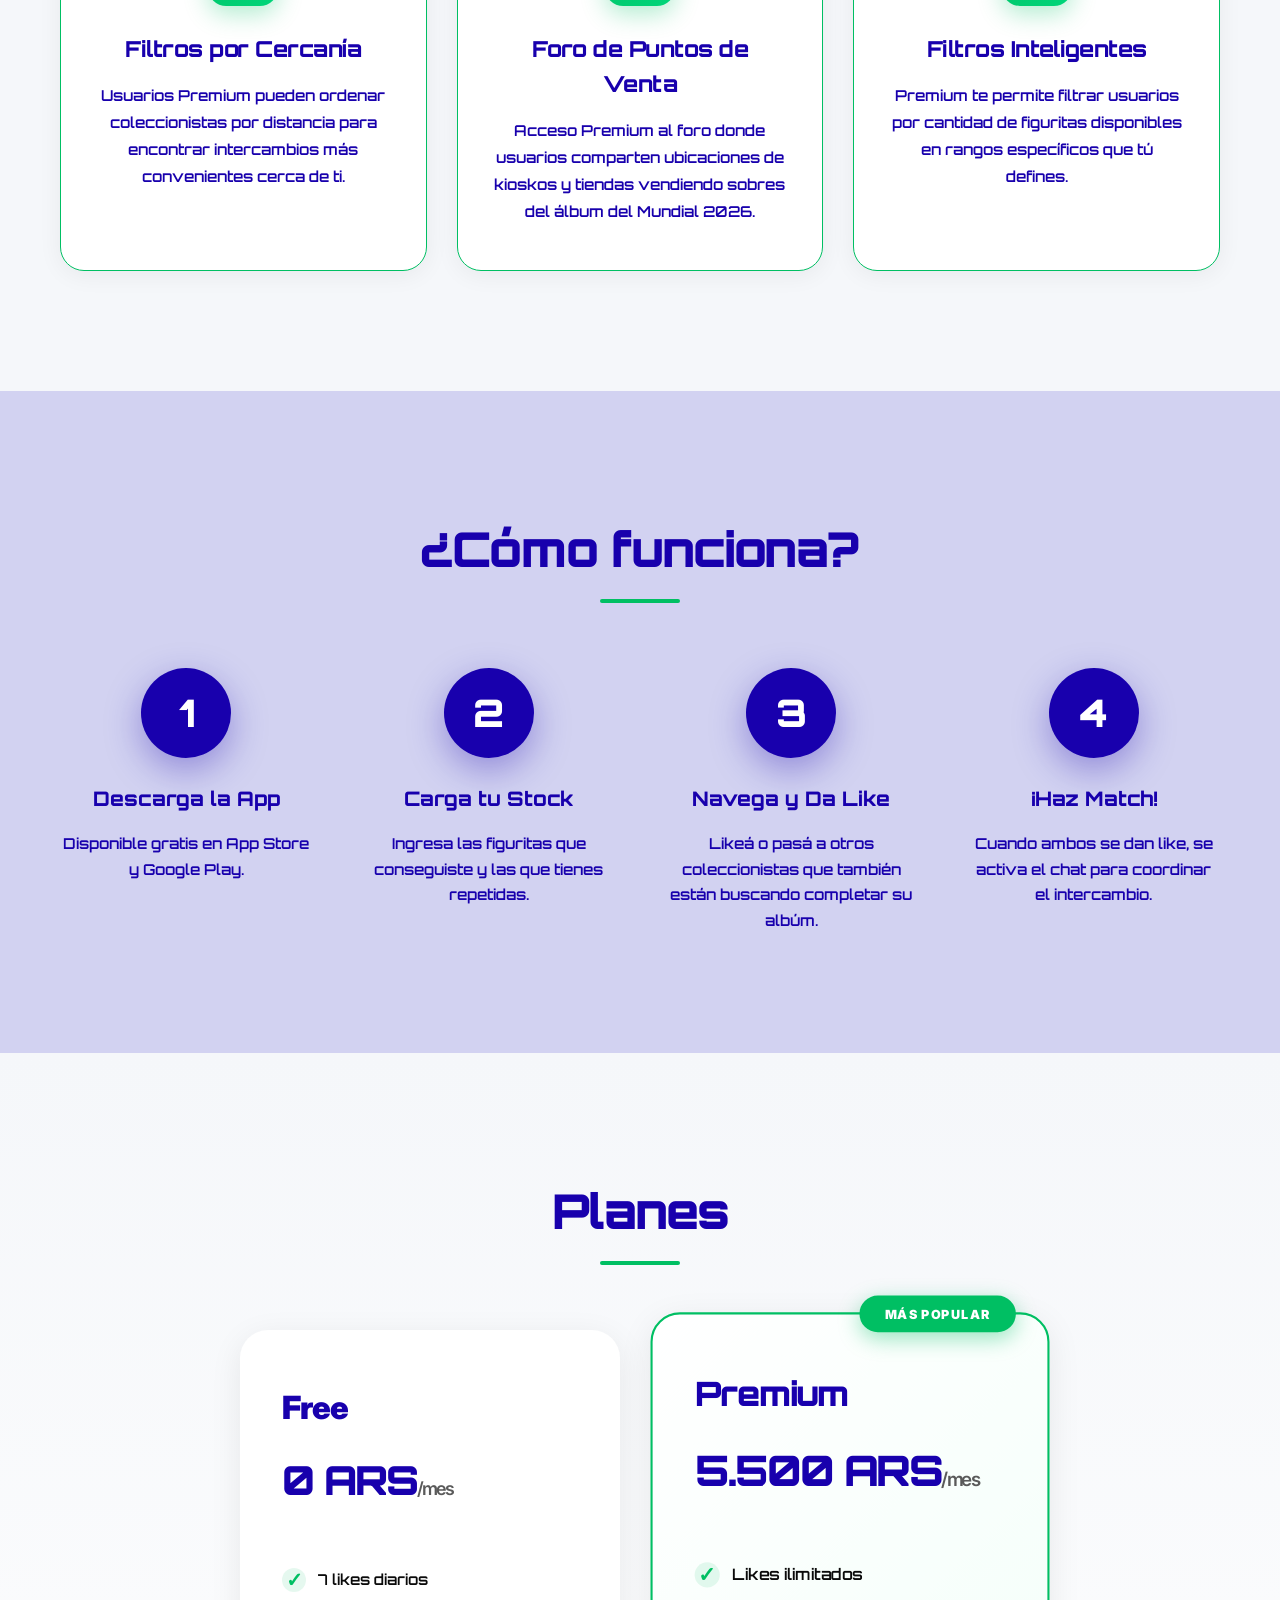
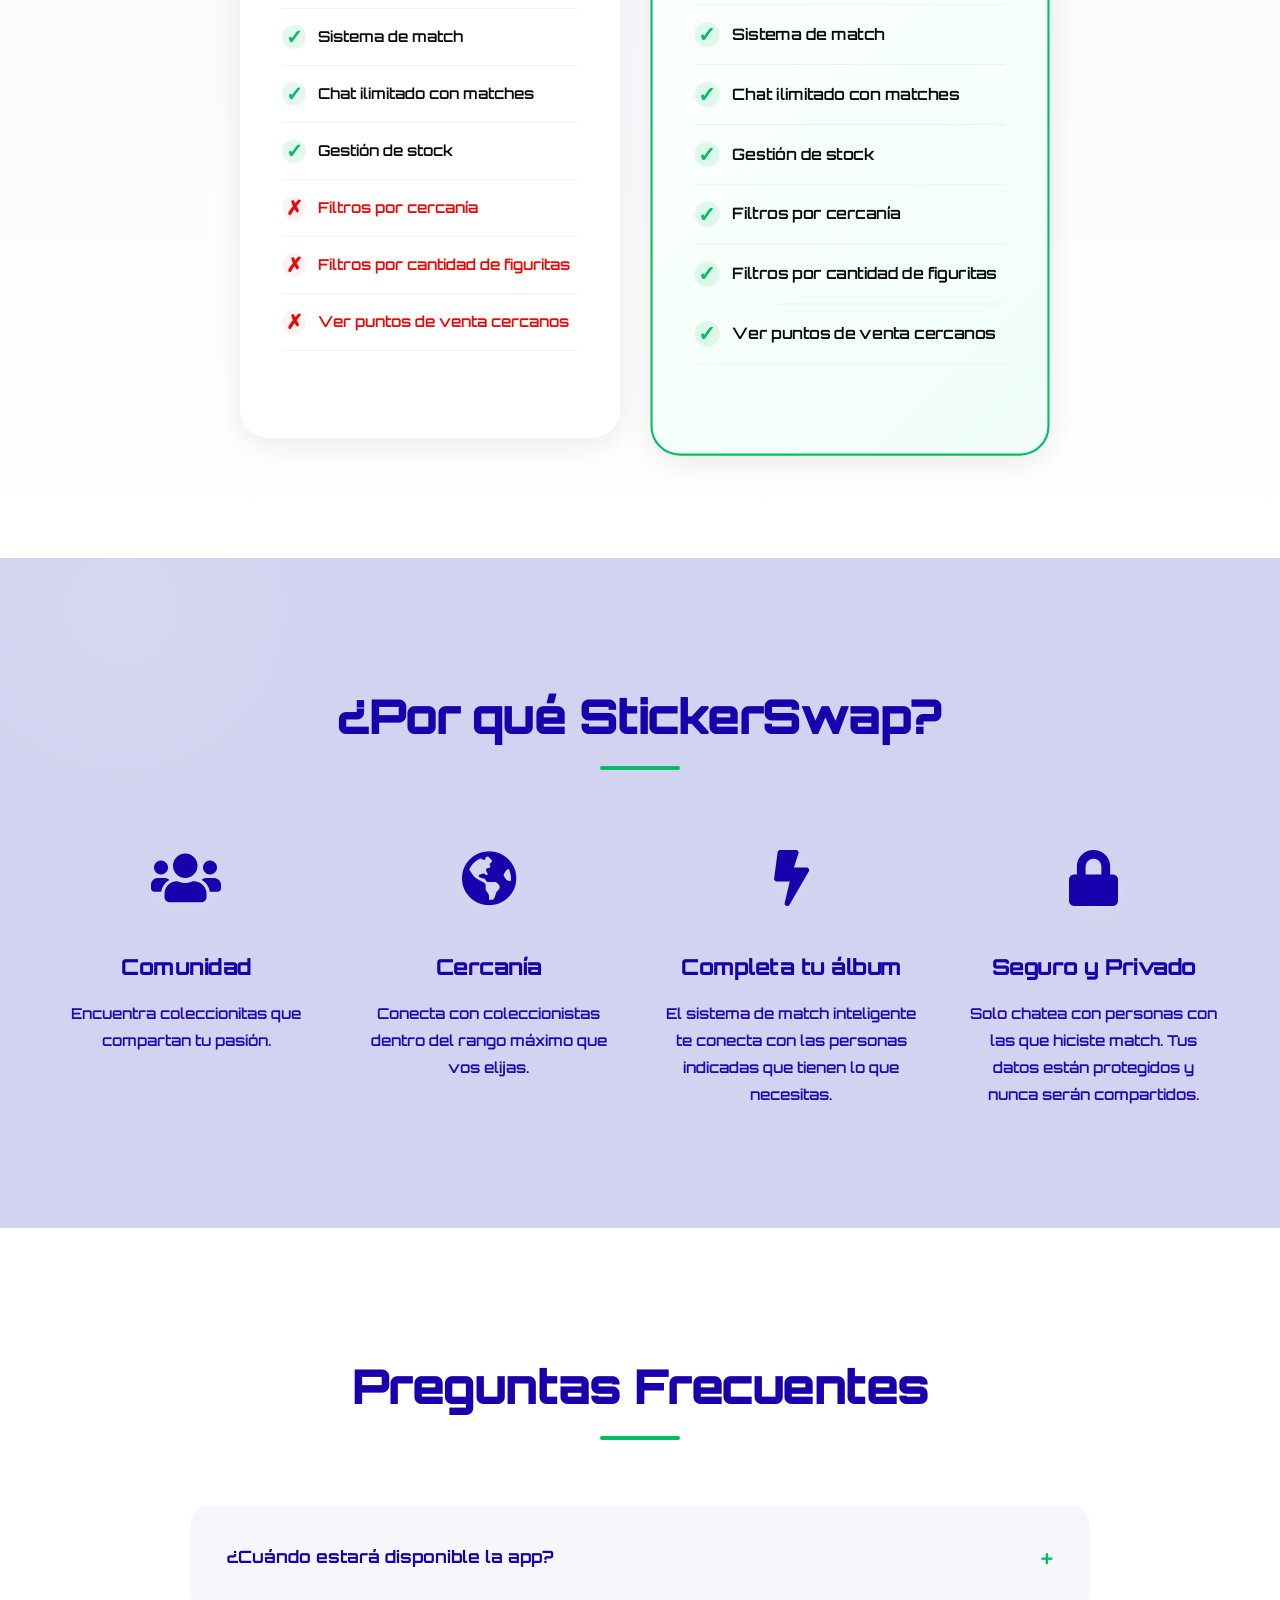
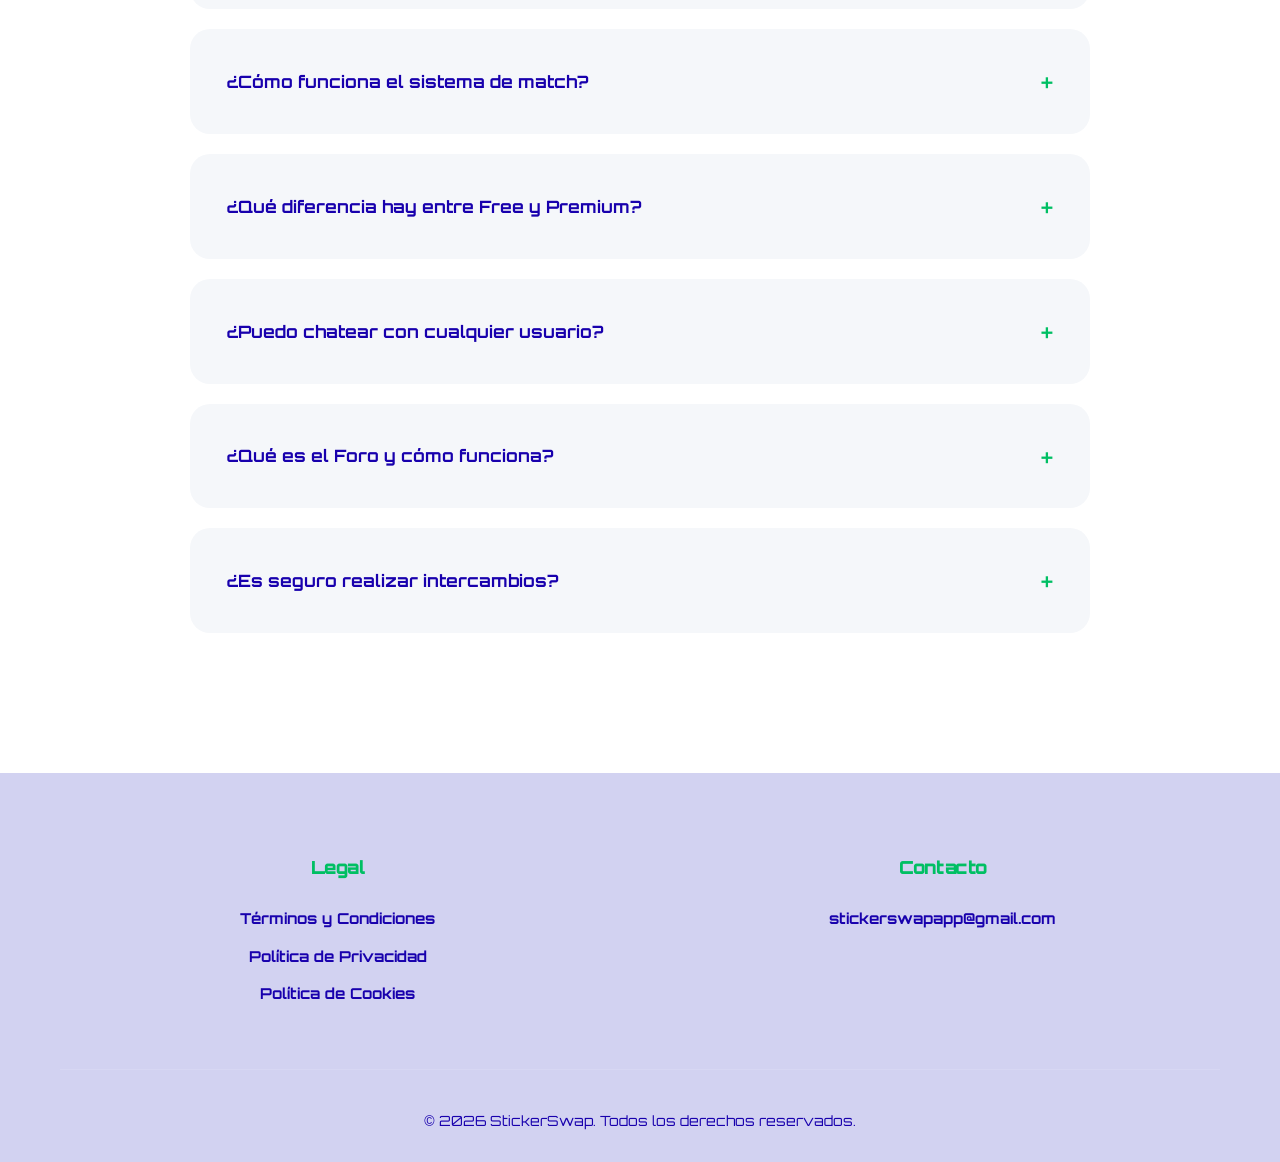
==== commit cd5c0f72: "Celular Ya se ajustó toda la parte de index.html  y se ve todo como yo quiero" ====
--- a/index.html
+++ b/index.html
@@ -9,7 +9,7 @@
     <link rel="preconnect" href="https://fonts.gstatic.com" crossorigin>
     <link href="https://fonts.googleapis.com/css2?family=Orbitron:wght@400;500;600;700;800;900&family=Inter:wght@300;400;500;600;700&display=swap" rel="stylesheet">
     <link rel="stylesheet" href="https://cdnjs.cloudflare.com/ajax/libs/font-awesome/5.15.4/css/all.min.css">
-    <link rel="stylesheet" href="styles.css">
+    <link rel="stylesheet" href="styles.css?v=4">
 </head>
 <body>
     <!-- Navigation -->
@@ -18,7 +18,7 @@
             <ul class="nav-links">
                 <li><a href="#">Inicio</a></li>
                 <li><a href="#features">Características</a></li>
-                <li><a href="#how-it-works">Cómo Funciona</a></li>
+                <li><a href="#how-it-works">Proceso</a></li>
                 <li><a href="#pricing">Planes</a></li>
                 <li><a href="#faq">FAQ</a></li>
             </ul>
@@ -57,7 +57,7 @@
     <!-- Features Section -->
     <section id="features" class="features">
         <div class="container">
-            <h2 class="section-title">Todas las funciones que necesitas</h2>
+            <h2 class="section-title">Características</h2>
             <div class="features-grid">
                 <div class="feature-card">
                     <div class="feature-icon"><i class="fas fa-heart"></i></div>
@@ -133,7 +133,7 @@
     <!-- Pricing -->
     <section id="pricing" class="pricing">
         <div class="container">
-            <h2 class="section-title">Planes para todos los coleccionistas</h2>
+            <h2 class="section-title">Planes</h2>
             <div class="pricing-cards">
                 <div class="pricing-card">
                     <div class="plan-name">Free</div>
@@ -174,14 +174,14 @@
             <div class="benefits-grid">
                 <div class="benefit-item">
                     <div class="benefit-icon"><i class="fas fa-users"></i></div>
-                    <h3>Coleccionistas</h3>
-                    <p>Encuentra una comunidad que comparte tu pasión.</p>
+                    <h3>Comunidad</h3>
+                    <p>Encuentra coleccionitas que compartan tu pasión.</p>
                 </div>
                 
                 <div class="benefit-item">
                     <div class="benefit-icon"><i class="fas fa-globe-americas"></i></div>
-                    <h3>Conecta localmente</h3>
-                    <p>Encuentra coleccionistas cerca de ti para intercambios rápidos y convenientes sin costos de envío.</p>
+                    <h3>Cercanía</h3>
+                    <p>Conecta con coleccionistas dentro del rango máximo que vos elijas.</p>
                 </div>
                 
                 <div class="benefit-item">
@@ -193,7 +193,7 @@
                 <div class="benefit-item">
                     <div class="benefit-icon"><i class="fas fa-lock"></i></div>
                     <h3>Seguro y Privado</h3>
-                    <p>Solo chatea con personas con las que hiciste match. Tus datos están protegidos y nunca compartidos.</p>
+                    <p>Solo chatea con personas con las que hiciste match. Tus datos están protegidos y nunca serán compartidos.</p>
                 </div>
             </div>
         </div>
--- a/styles.css
+++ b/styles.css
@@ -181,10 +181,7 @@
     font-weight: 900;
     margin-bottom: 15px;
     letter-spacing: -2px;
-    background: linear-gradient(to right, #ffffff, #00bf63);
-    -webkit-background-clip: text;
-    -webkit-text-fill-color: transparent;
-    background-clip: text;
+    color: #00bf63;
     animation: fadeInUp 0.8s cubic-bezier(0.34, 1.56, 0.64, 1) 0.2s both;
 }
 
@@ -297,7 +294,7 @@
 
 .features-grid {
     display: grid;
-    grid-template-columns: repeat(auto-fit, minmax(320px, 1fr));
+    grid-template-columns: repeat(3, 1fr);
     gap: 30px;
 }
 
@@ -786,7 +783,14 @@
     }
 
     .nav-links {
-        display: none;
+        gap: 1px;
+        flex-wrap: nowrap;
+        justify-content: center;
+    }
+
+    .nav-links a {
+        font-size: 10px;
+        padding: 4px 5px;
     }
 
     .app-badges {
@@ -802,4 +806,124 @@
     .pricing-card.premium {
         transform: scale(1);
     }
-}
+
+    /* Features grid para móvil */
+    .features-grid {
+        grid-template-columns: repeat(2, 1fr);
+        gap: 10px;
+    }
+
+    .feature-card {
+        padding: 20px 10px;
+        border-radius: 12px;
+    }
+
+    .feature-icon {
+        width: 40px;
+        height: 40px;
+        font-size: 18px;
+        margin: 0 auto 12px;
+        border-radius: 10px;
+    }
+
+    .feature-card h3 {
+        font-size: 15px;
+        margin-bottom: 8px;
+    }
+
+    .feature-card p {
+        font-size: 12px;
+        line-height: 1.4;
+    }
+
+    /* Steps grid para móvil */
+    .steps {
+        grid-template-columns: repeat(2, 1fr);
+        gap: 25px;
+        margin-top: 50px;
+    }
+
+    .step-number {
+        width: 60px;
+        height: 60px;
+        font-size: 24px;
+        margin-bottom: 15px;
+    }
+
+    .step h3 {
+        font-size: 16px;
+        margin-bottom: 10px;
+    }
+
+    .step p {
+        font-size: 13px;
+        line-height: 1.5;
+    }
+
+    /* Pricing grid para móvil */
+    .pricing-cards {
+        grid-template-columns: repeat(2, 1fr);
+        gap: 10px;
+        margin-top: 50px;
+    }
+
+    .pricing-card {
+        padding: 20px 15px;
+        border-radius: 16px;
+    }
+
+    .plan-name {
+        font-size: 20px;
+        margin-bottom: 10px;
+    }
+
+    .plan-price {
+        font-size: 20px;
+        margin-bottom: 20px;
+    }
+
+    .plan-price span {
+        font-size: 14px;
+    }
+
+    .plan-features li {
+        padding: 8px 0;
+        font-size: 12px;
+        gap: 6px;
+    }
+
+    .plan-features li::before {
+        font-size: 12px;
+        width: 16px;
+        height: 16px;
+    }
+
+    .popular-badge {
+        font-size: 8px;
+        padding: 4px 10px;
+        top: -12px;
+        right: 10px;
+    }
+
+    /* Benefits grid para móvil */
+    .benefits-grid {
+        grid-template-columns: repeat(2, 1fr);
+        gap: 25px;
+        margin-top: 50px;
+    }
+
+    .benefit-icon {
+        font-size: 40px;
+        margin-bottom: 15px;
+    }
+
+    .benefit-item h3 {
+        font-size: 16px;
+        margin-bottom: 10px;
+    }
+
+    .benefit-item p {
+        font-size: 13px;
+        line-height: 1.5;
+    }
+}
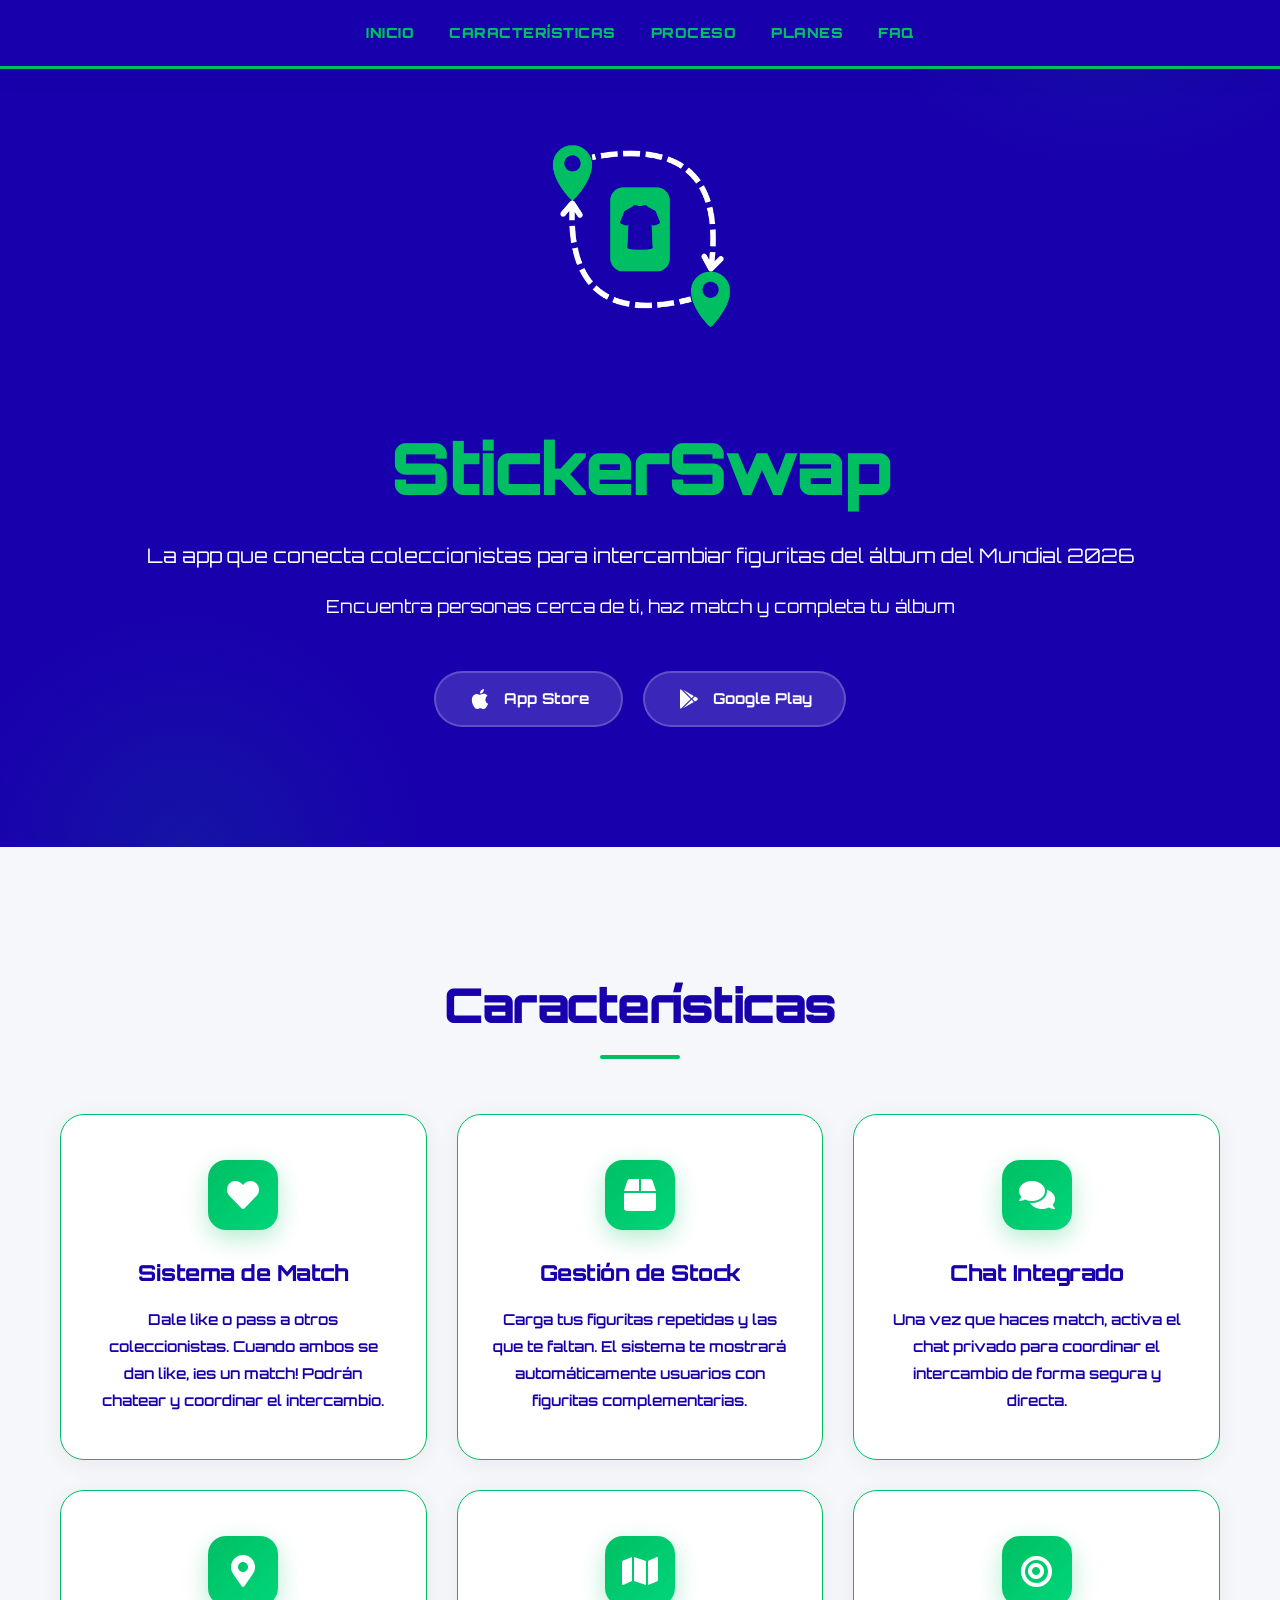
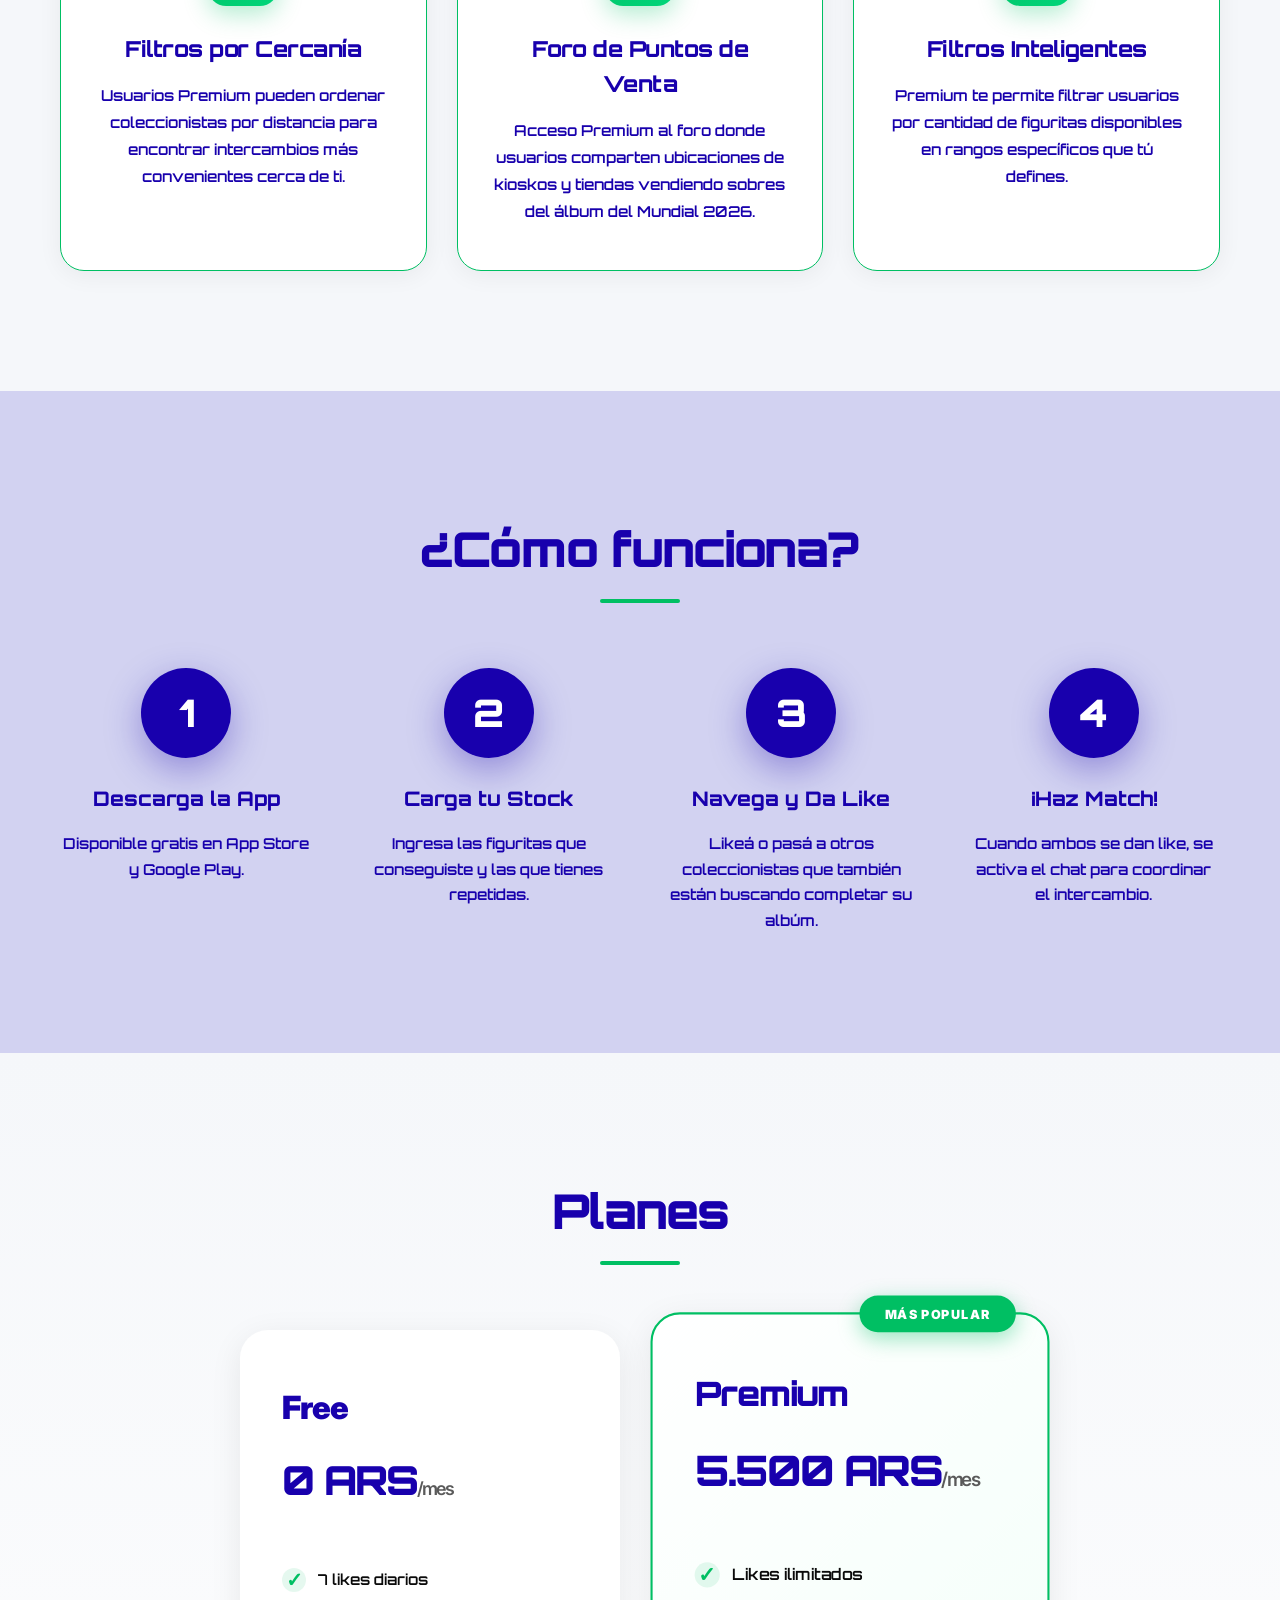
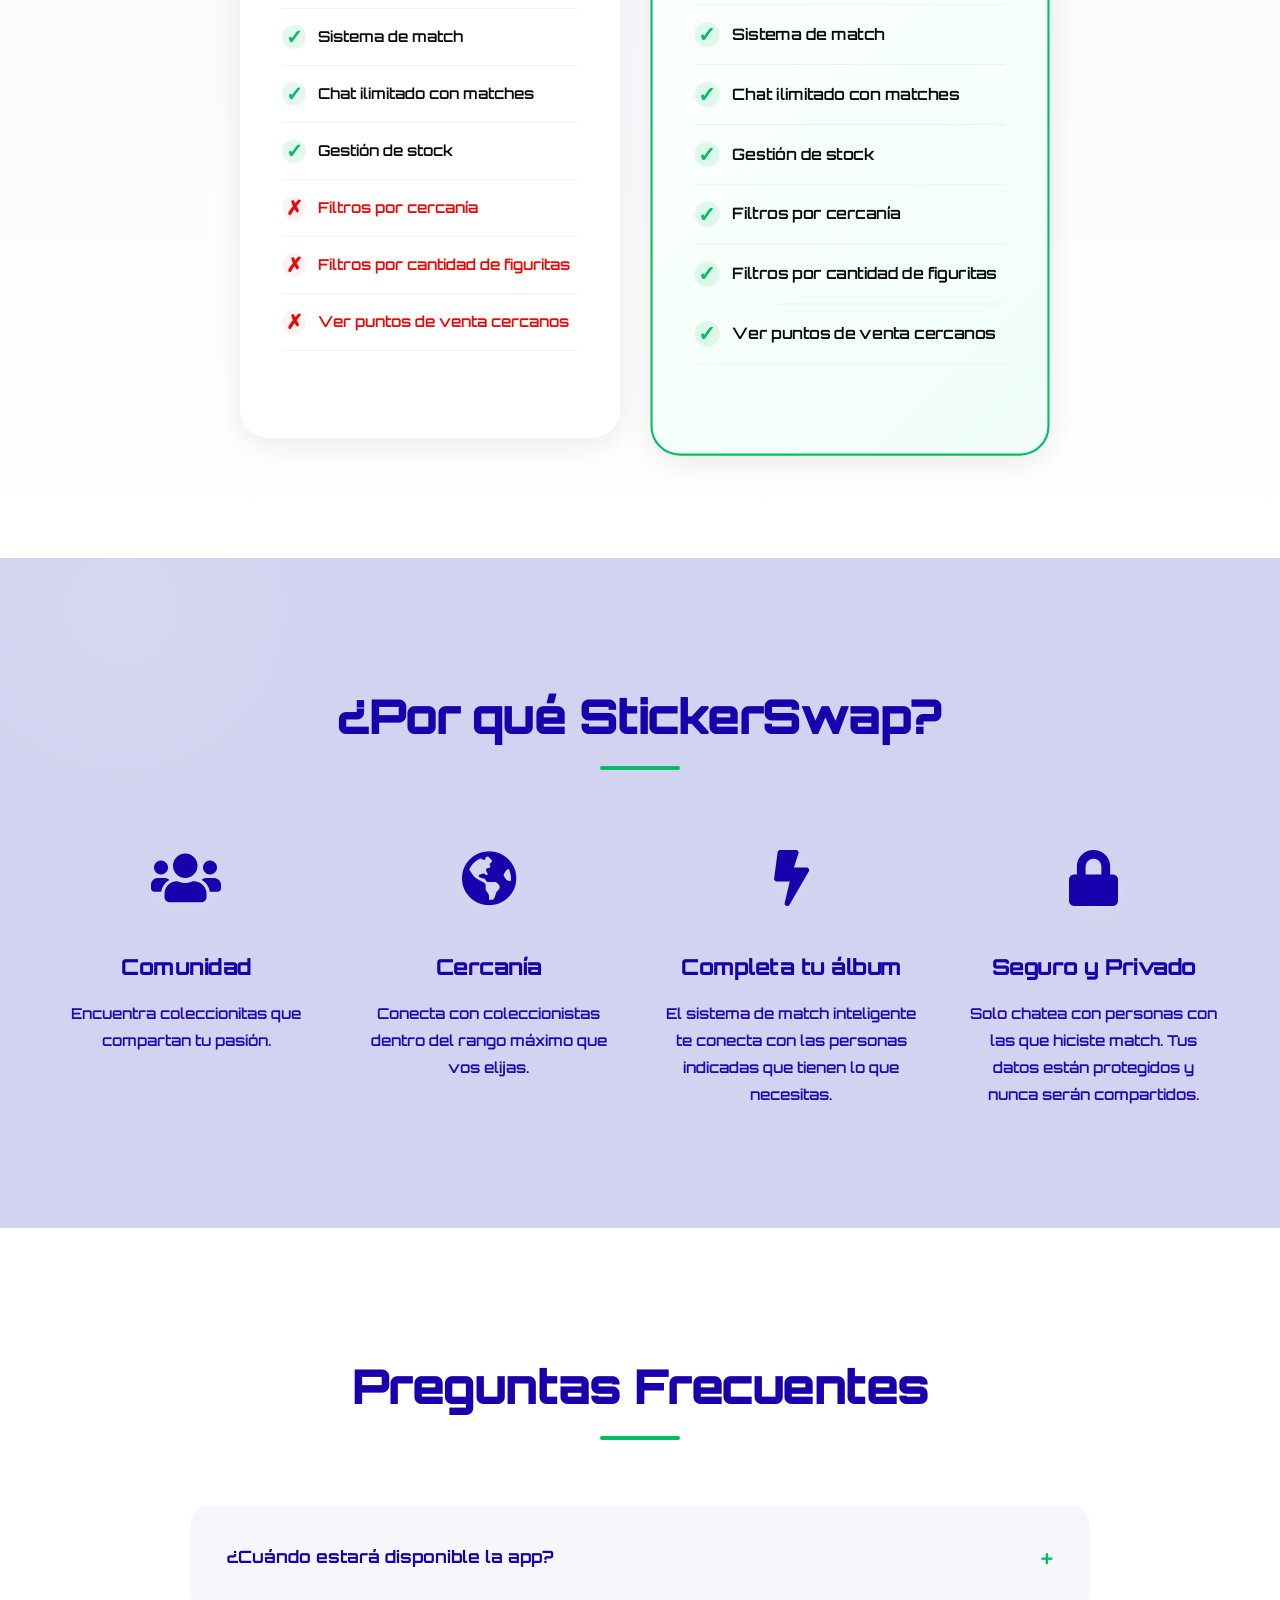
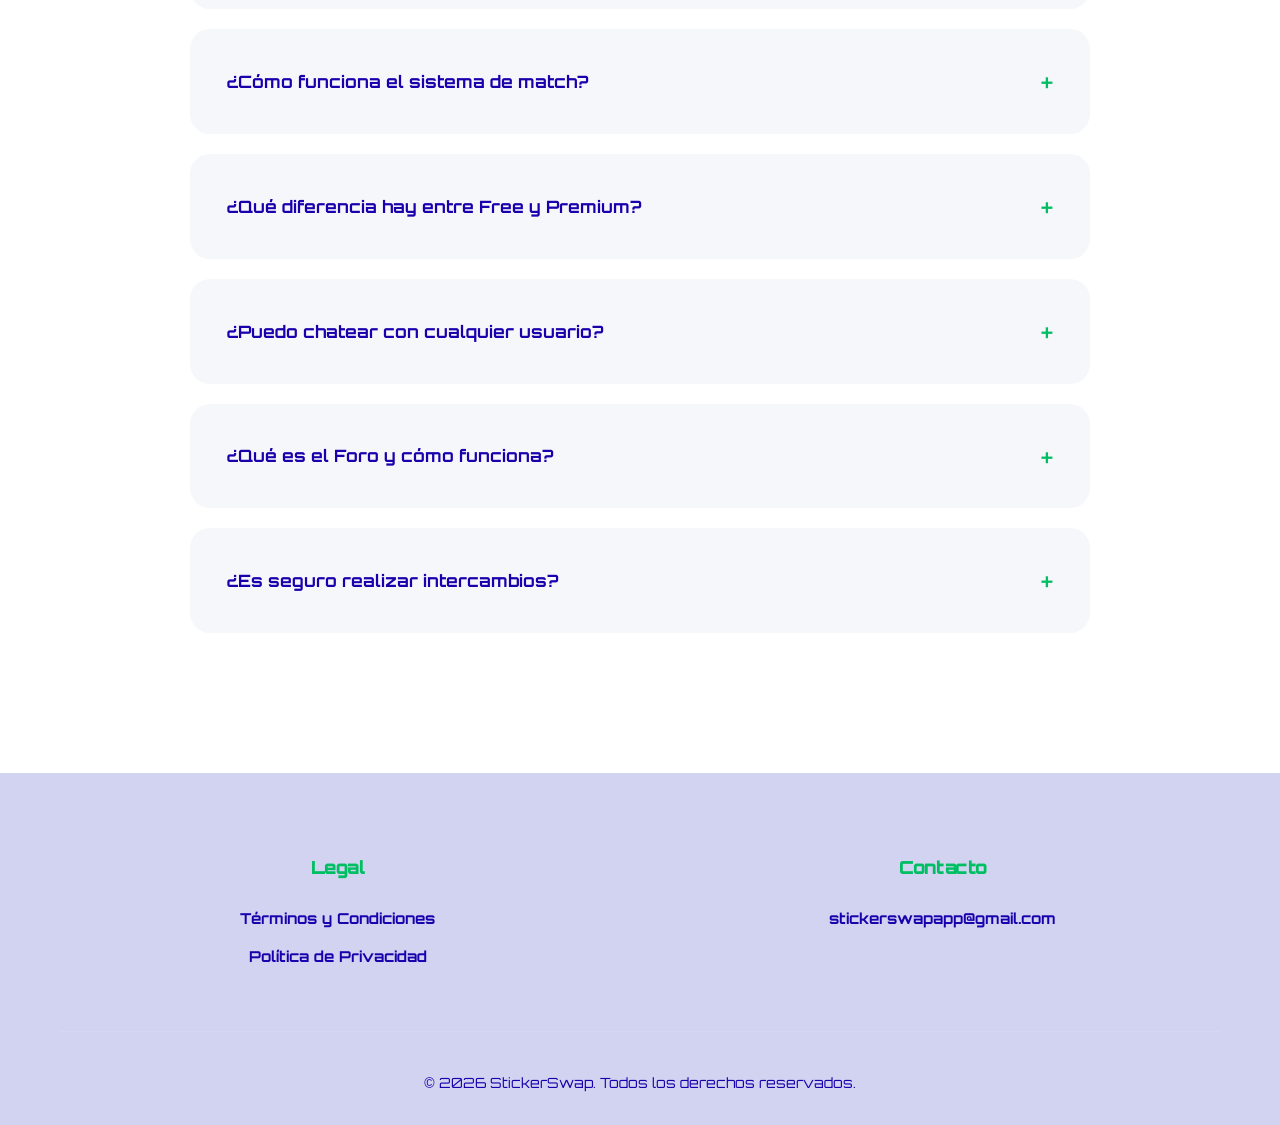
==== commit b9f41efc: "Fin" ====
--- a/index.html
+++ b/index.html
@@ -276,7 +276,6 @@
                     <ul class="footer-links">
                         <li><a href="terminos.html">Términos y Condiciones</a></li>
                         <li><a href="privacidad.html">Política de Privacidad</a></li>
-                        <li><a href="cookies.html">Política de Cookies</a></li>
                     </ul>
                 </div>
                 
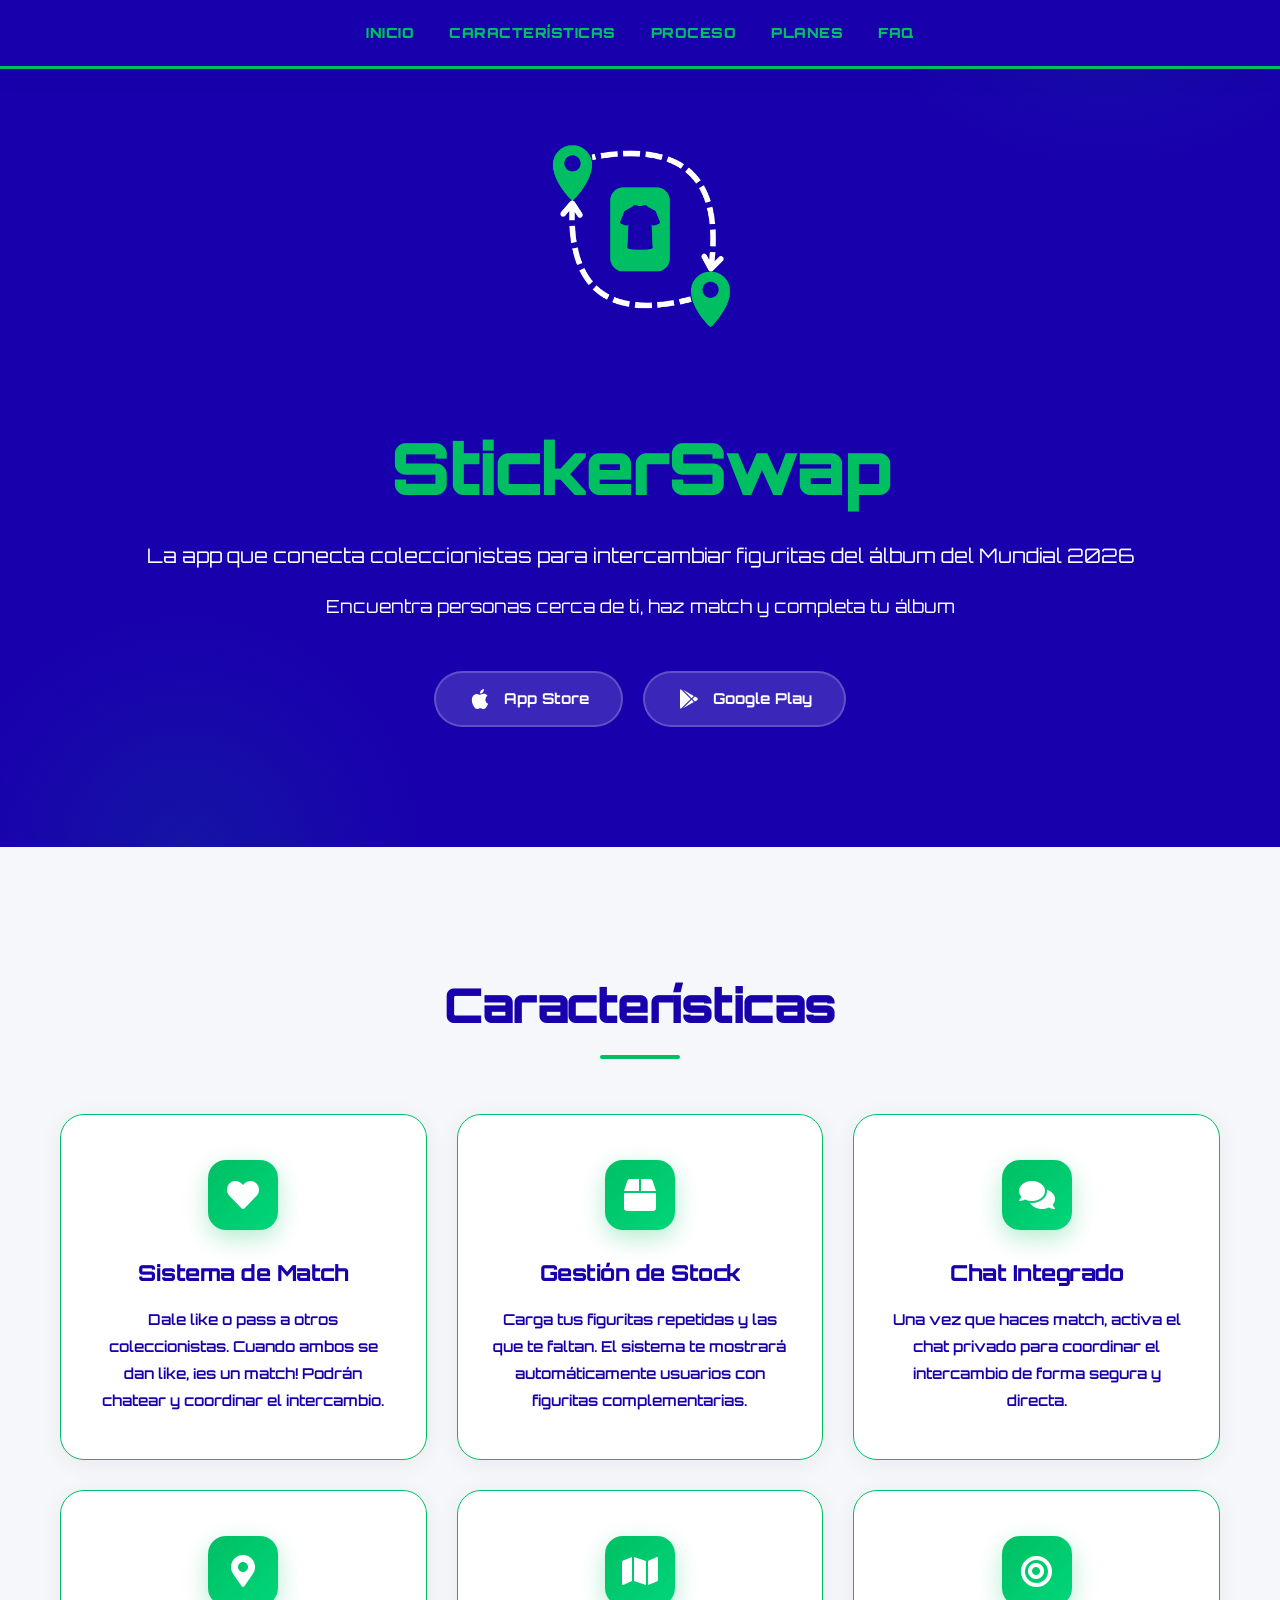
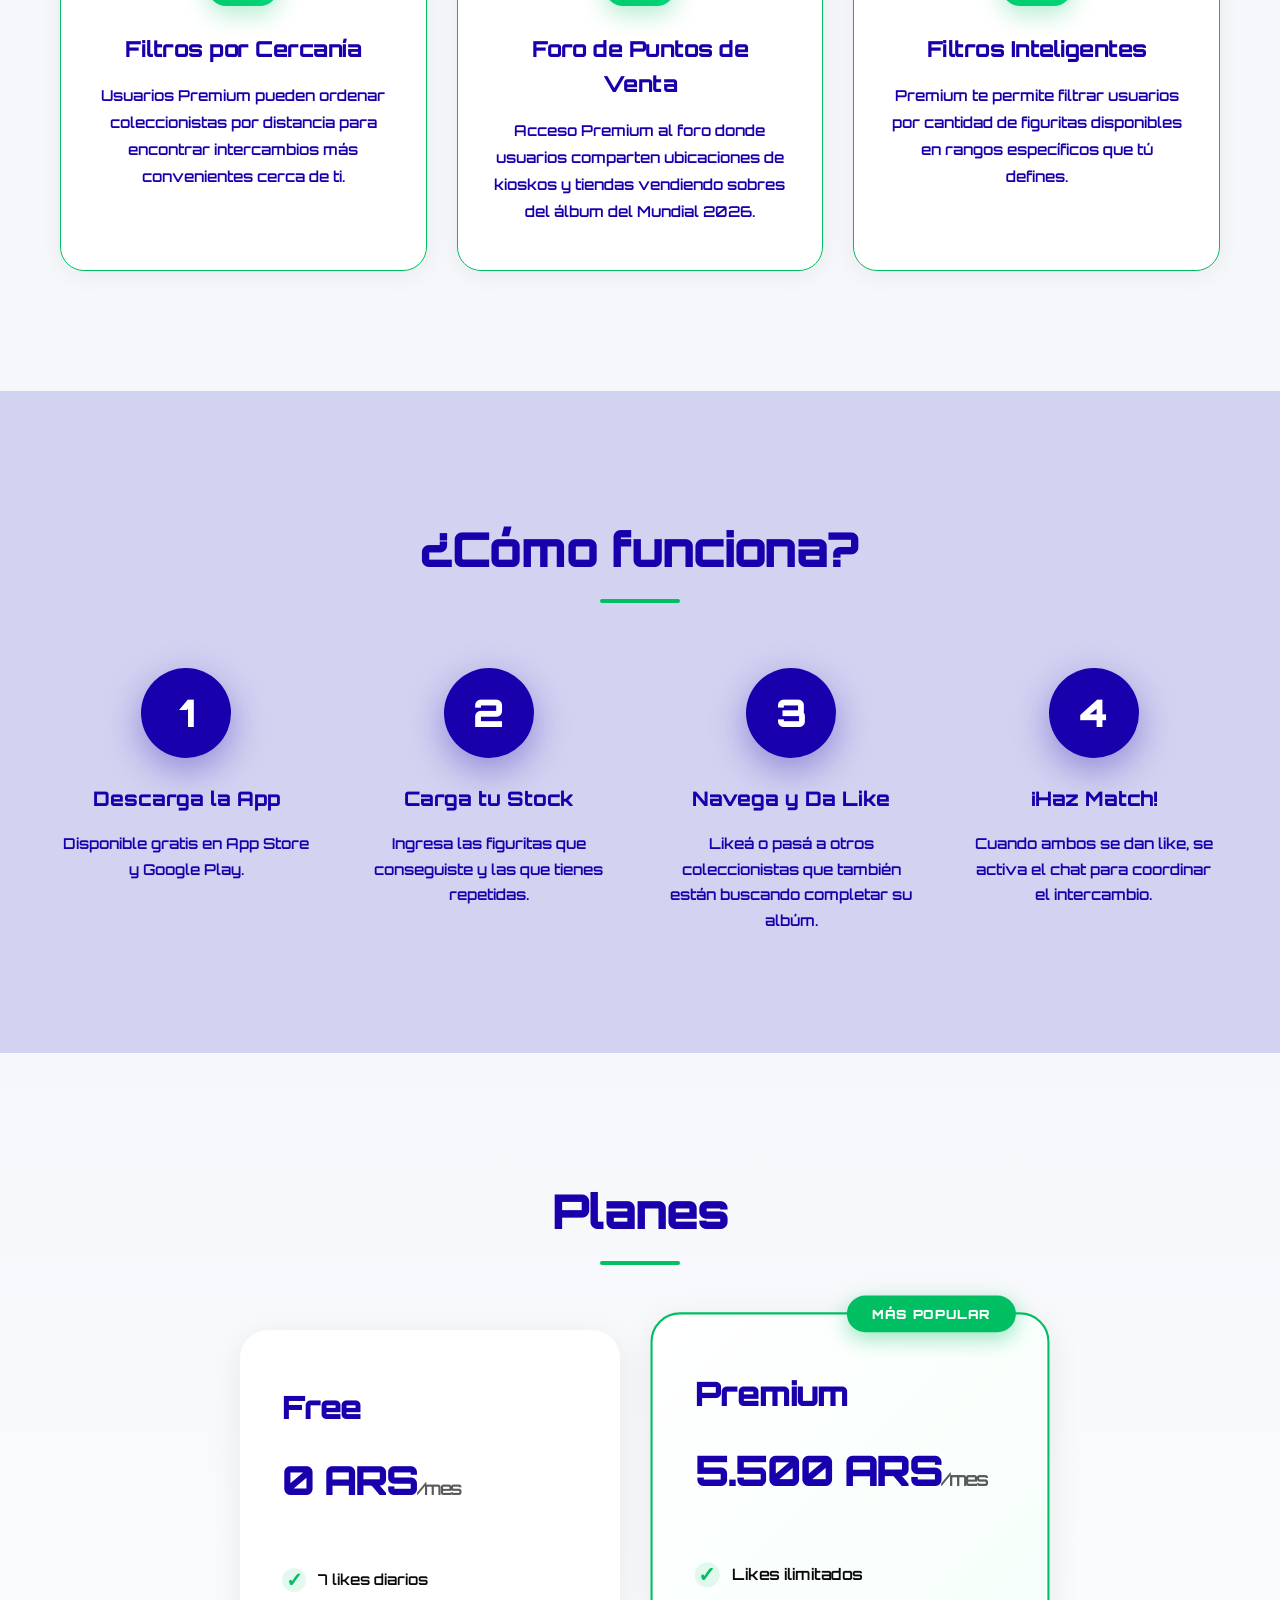
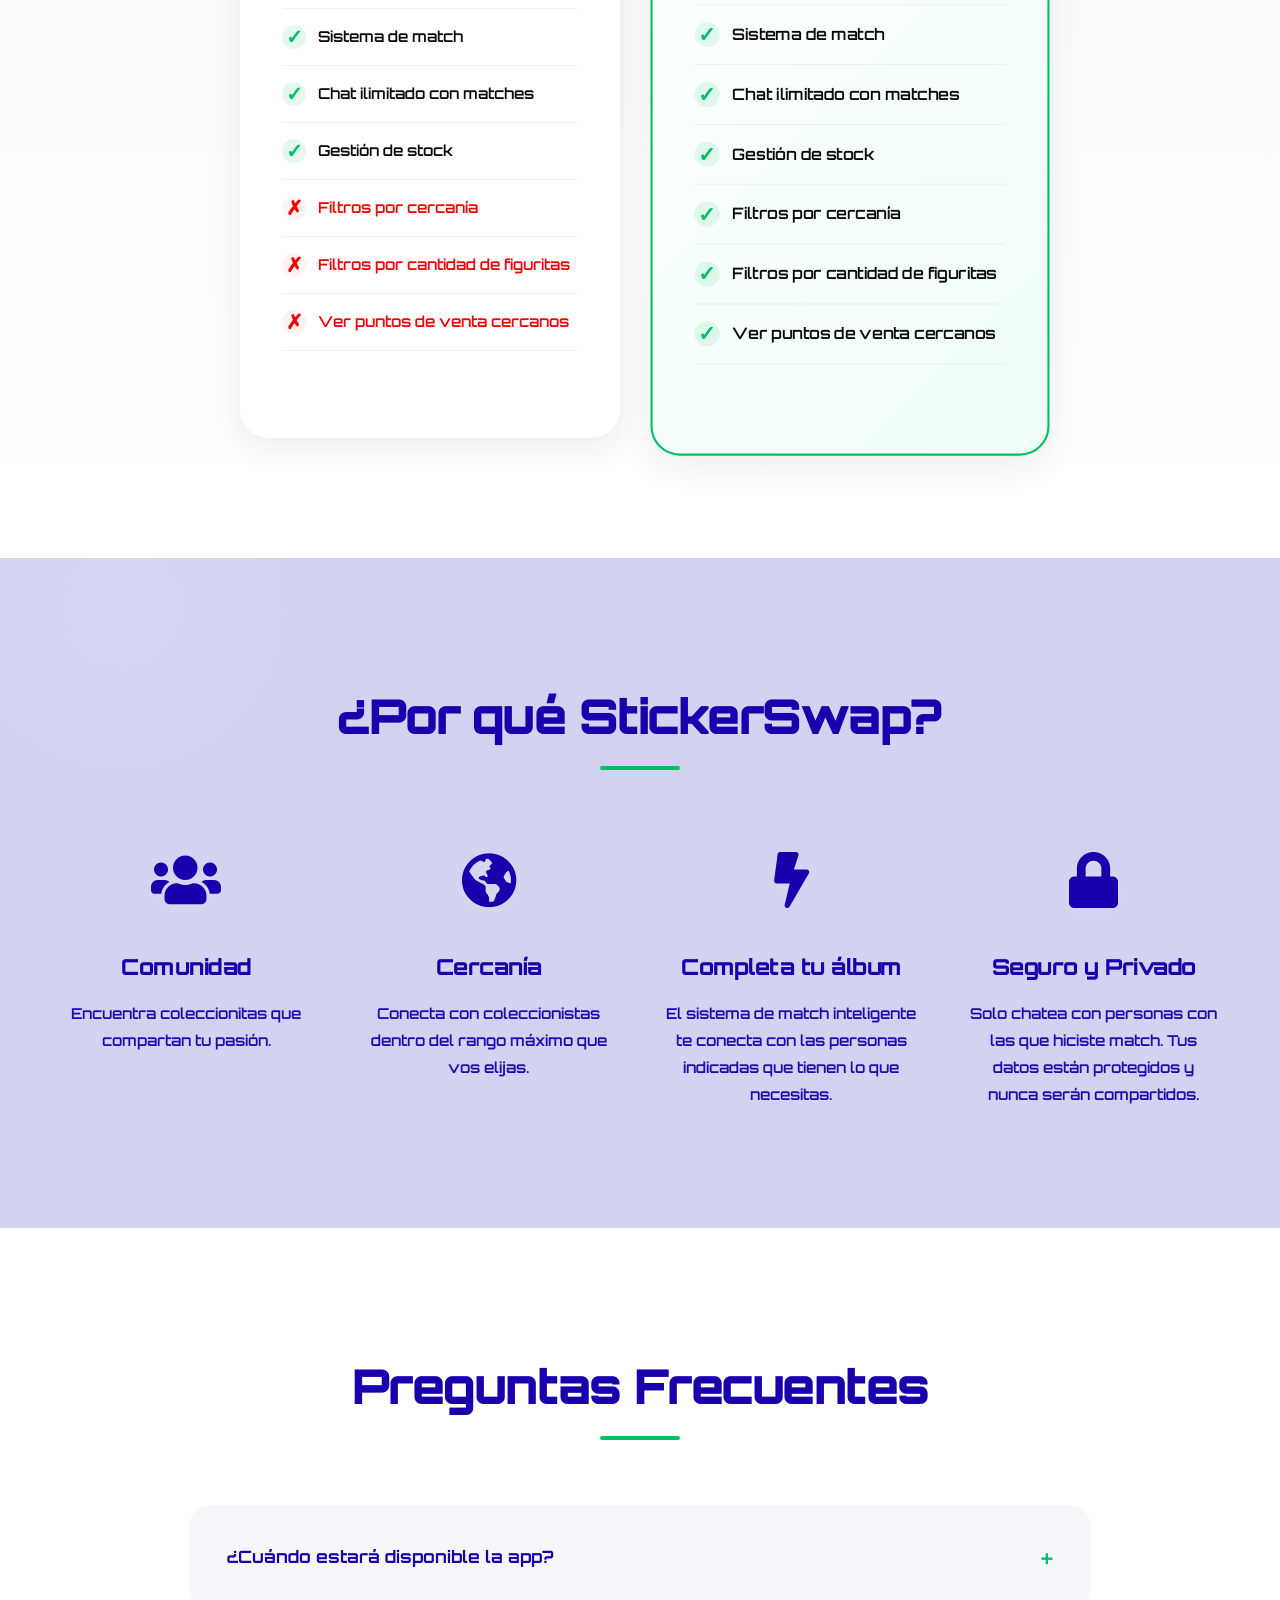
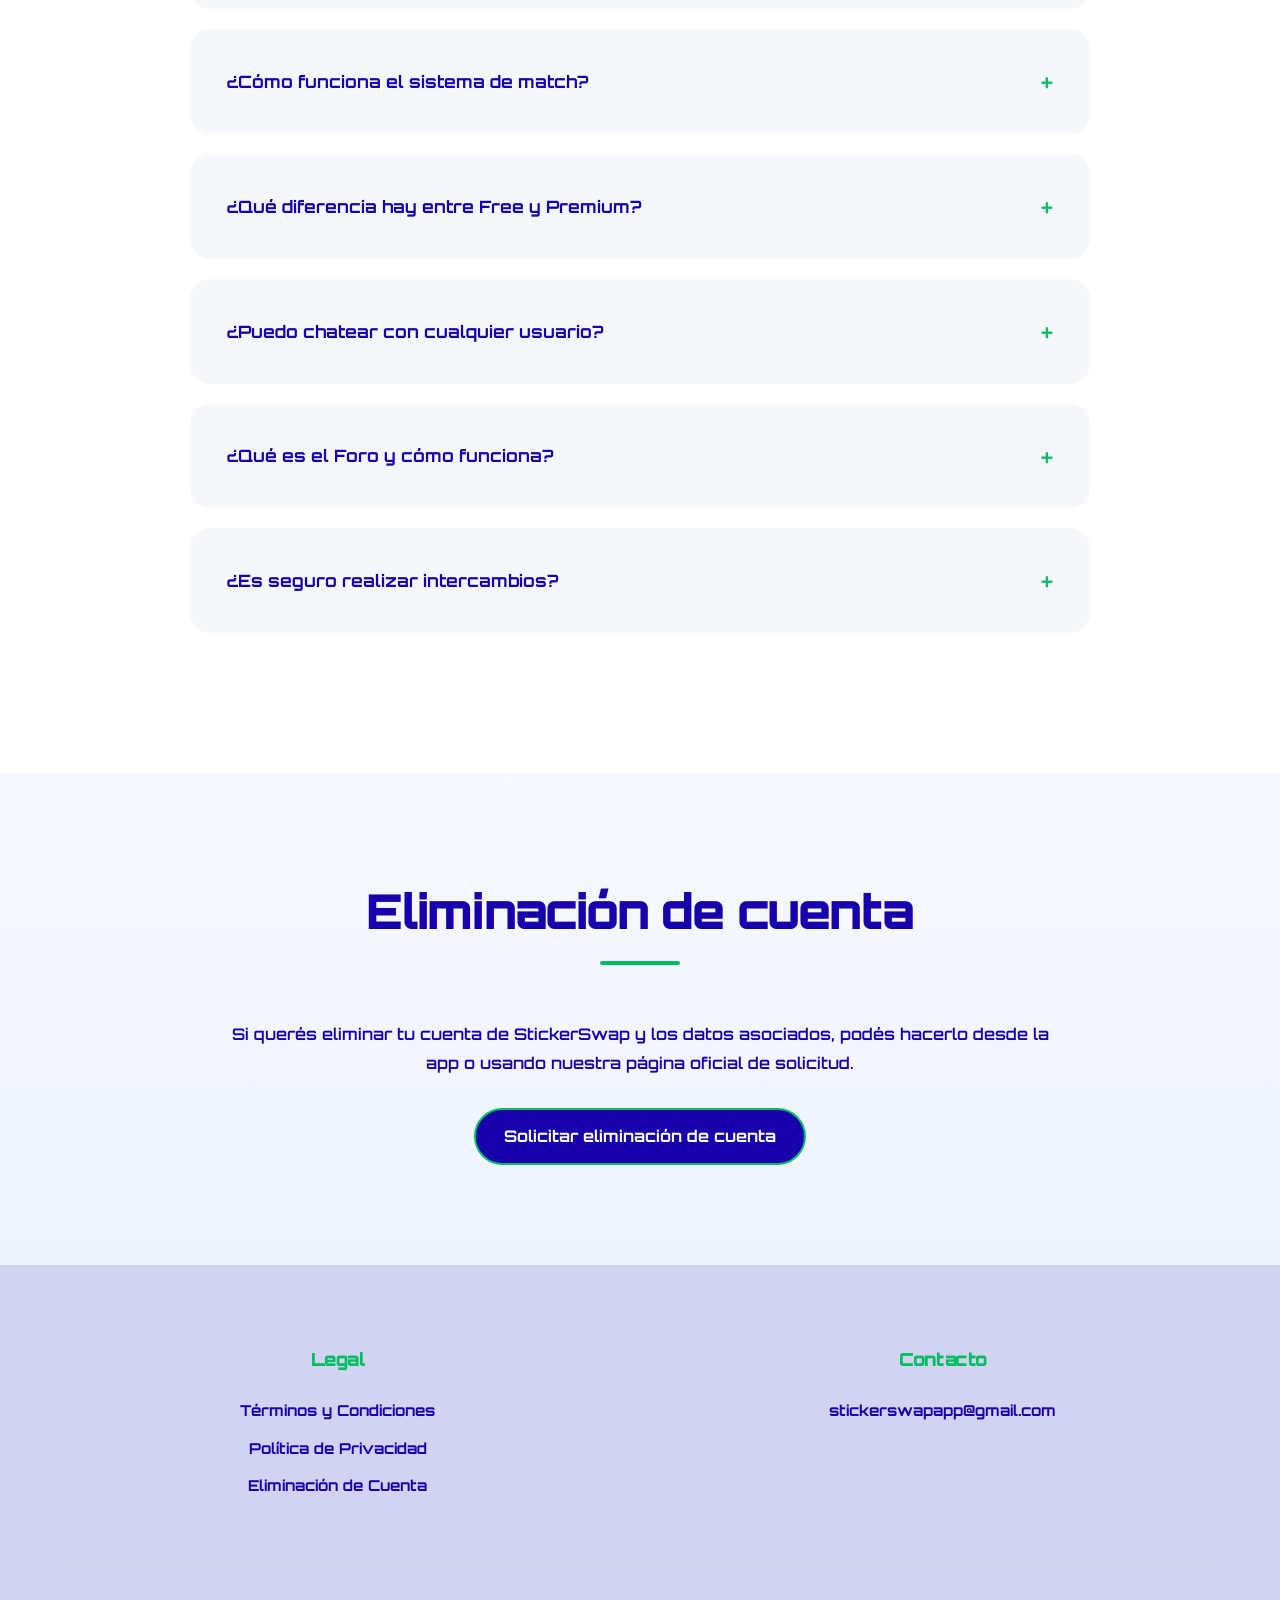
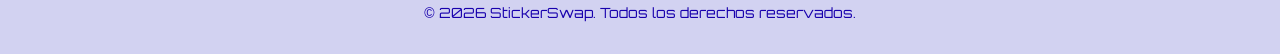
==== commit c507eefb: "RequisitoGoogle Google requería que haya una seccion en la web, para eliminar la cuenta" ====
--- a/index.html
+++ b/index.html
@@ -267,6 +267,15 @@
         </div>
     </section>
 
+    <!-- Account Deletion -->
+    <section id="account-deletion" class="account-deletion">
+        <div class="container">
+            <h2 class="section-title">Eliminación de cuenta</h2>
+            <p class="deletion-intro">Si querés eliminar tu cuenta de StickerSwap y los datos asociados, podés hacerlo desde la app o usando nuestra página oficial de solicitud.</p>
+            <a href="eliminar-cuenta.html" class="deletion-btn">Solicitar eliminación de cuenta</a>
+        </div>
+    </section>
+
     <!-- Footer -->
     <footer>
         <div class="container">
@@ -276,6 +285,7 @@
                     <ul class="footer-links">
                         <li><a href="terminos.html">Términos y Condiciones</a></li>
                         <li><a href="privacidad.html">Política de Privacidad</a></li>
+                        <li><a href="eliminar-cuenta.html">Eliminación de Cuenta</a></li>
                     </ul>
                 </div>
                 
--- a/styles.css
+++ b/styles.css
@@ -14,7 +14,7 @@
 }
 
 body {
-    font-family: 'Inter', -apple-system, BlinkMacSystemFont, sans-serif;
+    font-family: 'Orbitron', sans-serif;
     line-height: 1.6;
     color: var(--dark);
     overflow-x: hidden;
@@ -521,7 +521,7 @@
 .plan-price span {
     font-size: 18px;
     color: #5a5a5a;
-    font-family: 'Inter', sans-serif;
+    font-family: 'Orbitron', sans-serif;
     font-weight: 600;
 }
 
@@ -708,6 +708,42 @@
     transform: rotate(45deg);
 }
 
+/* Account Deletion */
+.account-deletion {
+    padding: 100px 0;
+    background: linear-gradient(180deg, #f7f9ff 0%, #eef3ff 100%);
+    text-align: center;
+}
+
+.deletion-intro {
+    max-width: 820px;
+    margin: 0 auto 30px;
+    color: #1800ad;
+    font-size: 16px;
+    line-height: 1.8;
+    font-family: 'Orbitron', sans-serif;
+    font-weight: 600;
+}
+
+.deletion-btn {
+    display: inline-block;
+    background: #1800ad;
+    color: #ffffff;
+    text-decoration: none;
+    padding: 14px 28px;
+    border-radius: 999px;
+    border: 2px solid #00bf63;
+    font-family: 'Orbitron', sans-serif;
+    font-weight: 700;
+    transition: transform 0.2s ease, box-shadow 0.2s ease, background 0.2s ease;
+}
+
+.deletion-btn:hover {
+    transform: translateY(-2px);
+    background: #2612be;
+    box-shadow: 0 10px 24px rgba(24, 0, 173, 0.25);
+}
+
 /* Footer */
 footer {
     background: rgb(210, 210, 241);
@@ -926,4 +962,17 @@
         font-size: 13px;
         line-height: 1.5;
     }
-}
+
+    .account-deletion {
+        padding: 70px 0;
+    }
+
+    .deletion-intro {
+        font-size: 13px;
+    }
+
+    .deletion-btn {
+        font-size: 12px;
+        padding: 12px 18px;
+    }
+}
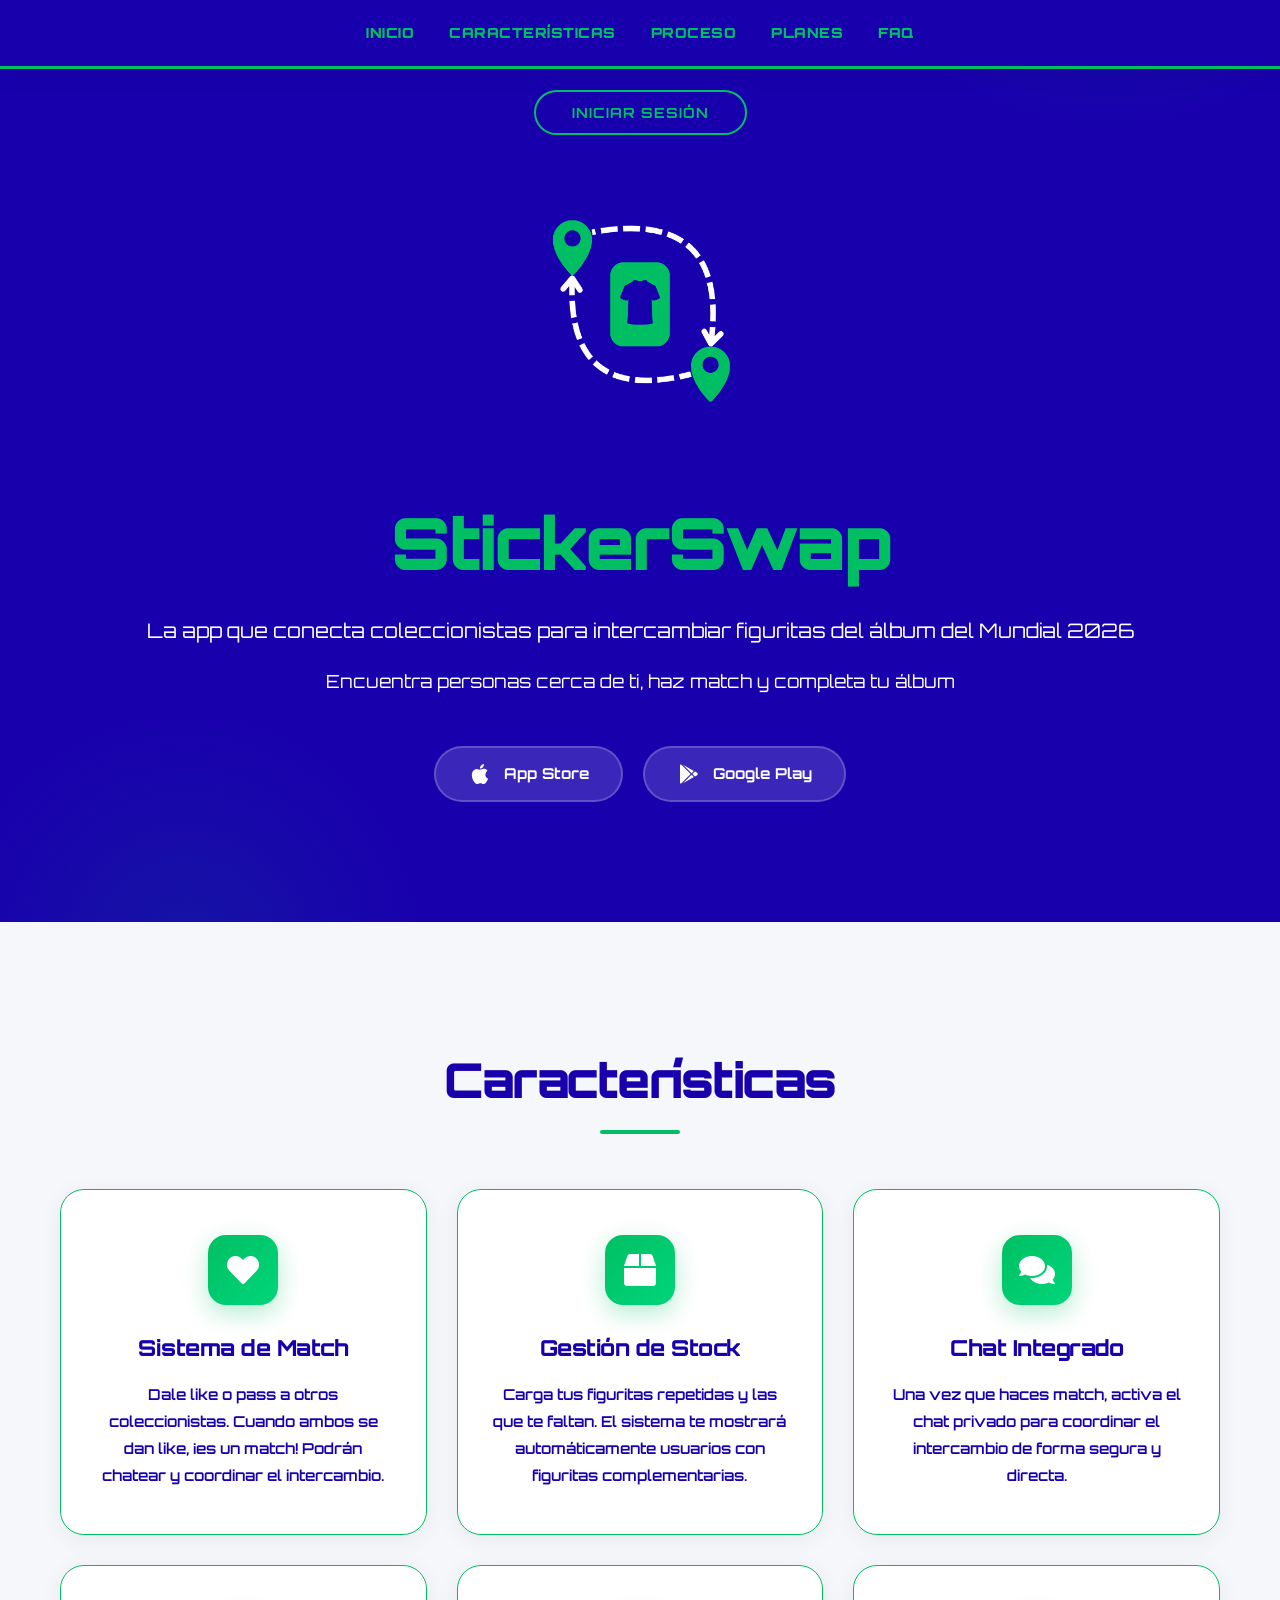
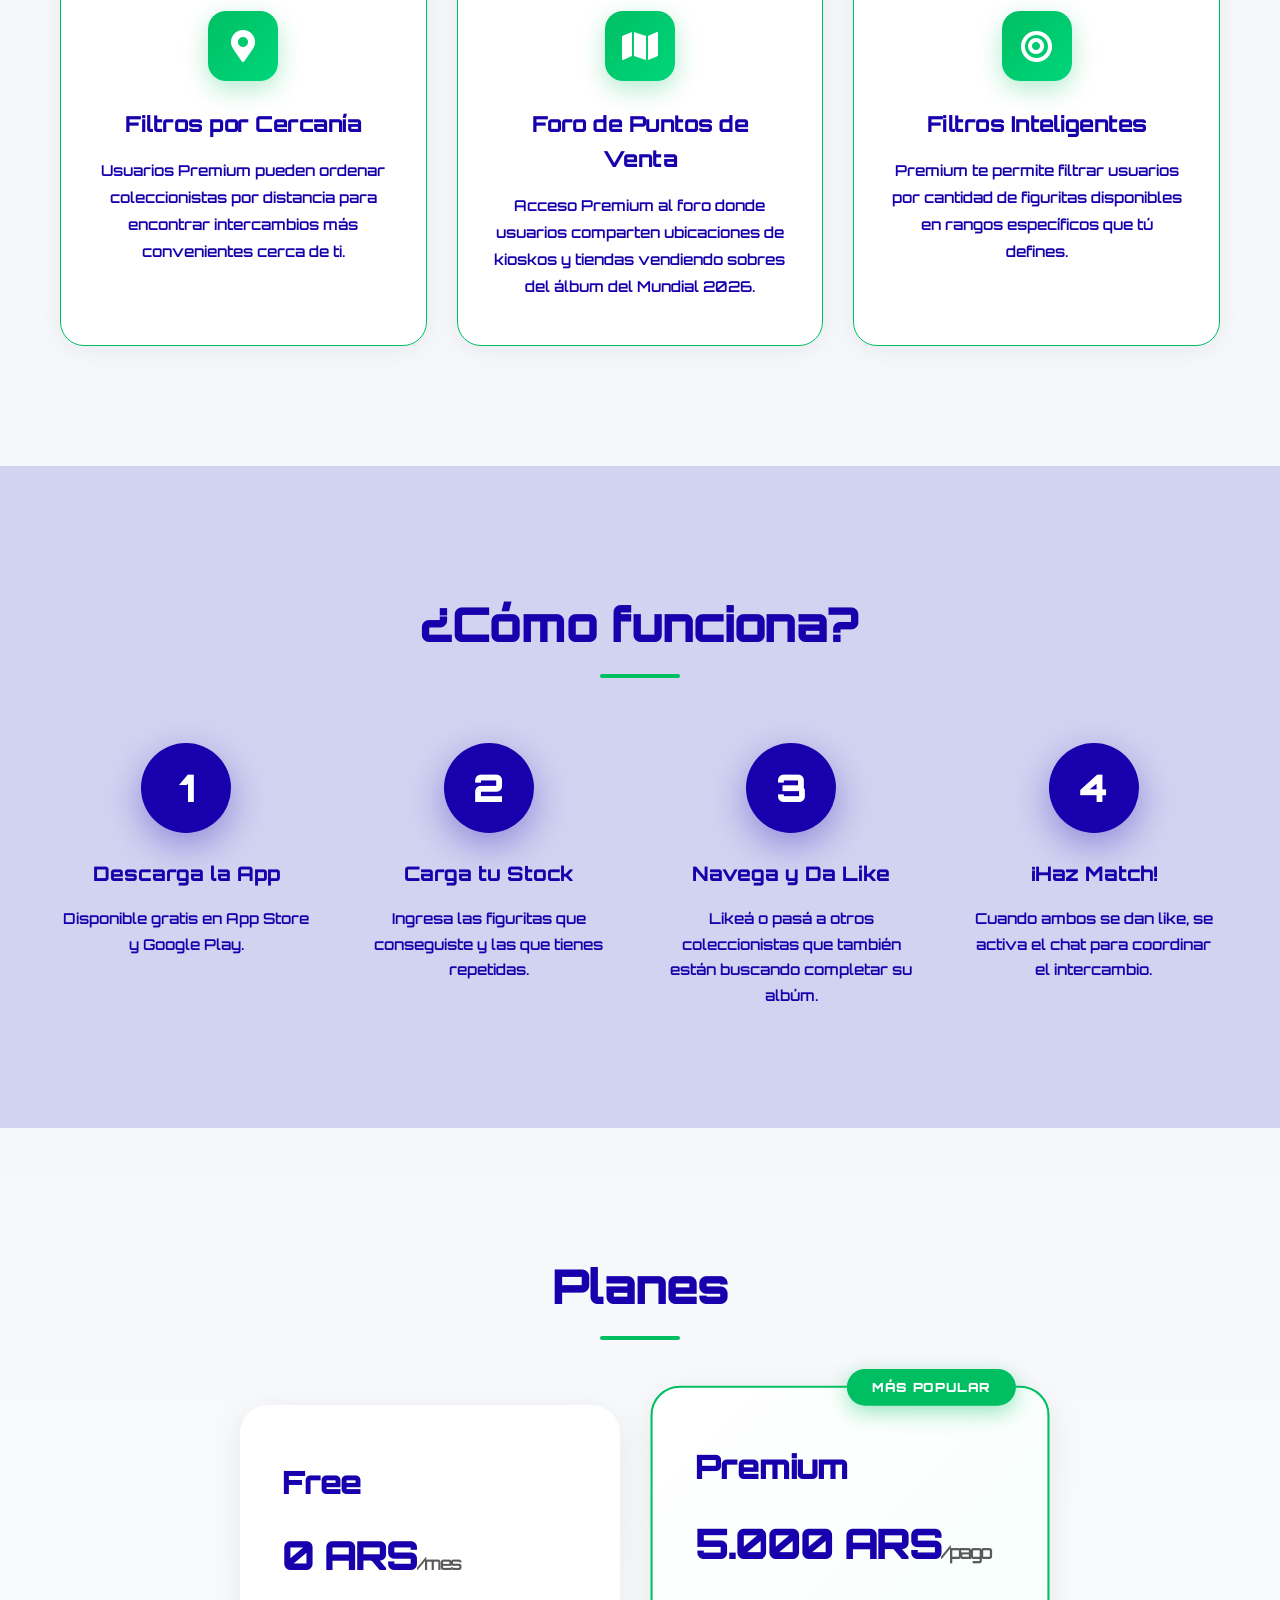
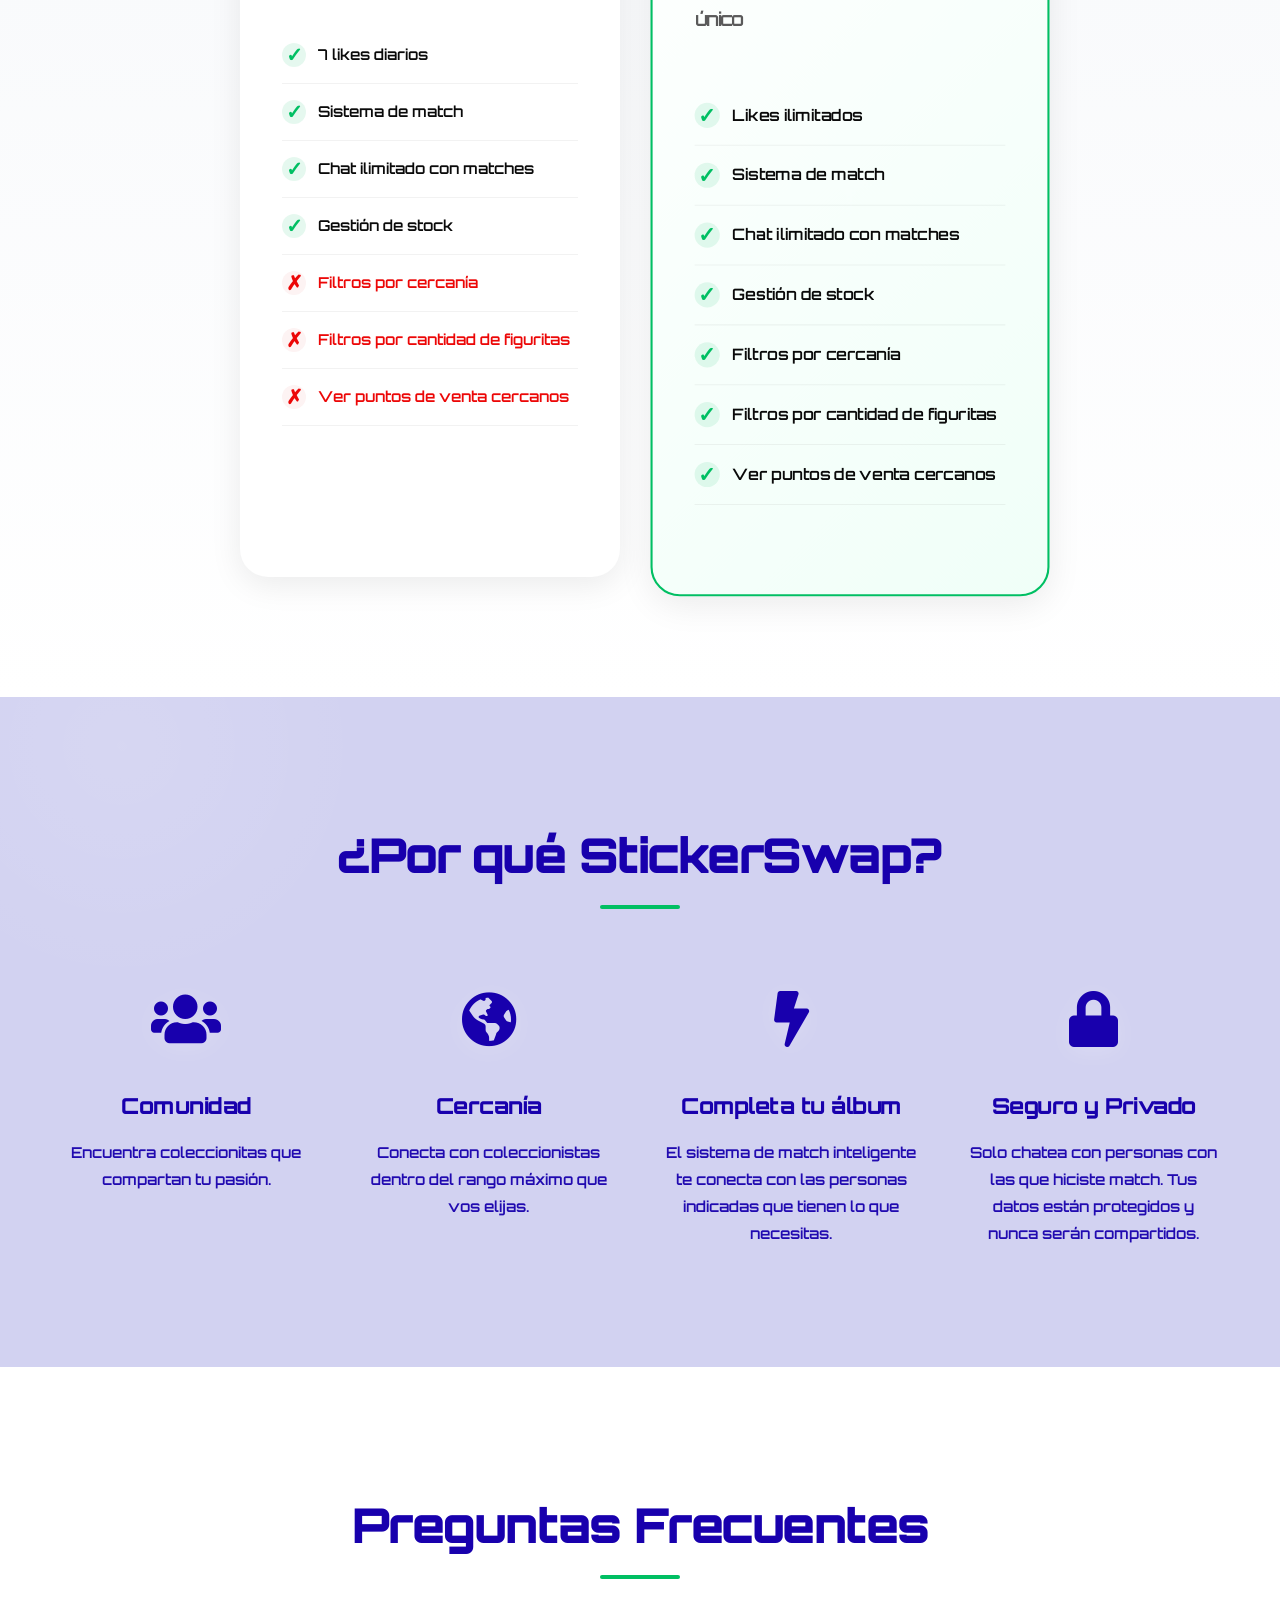
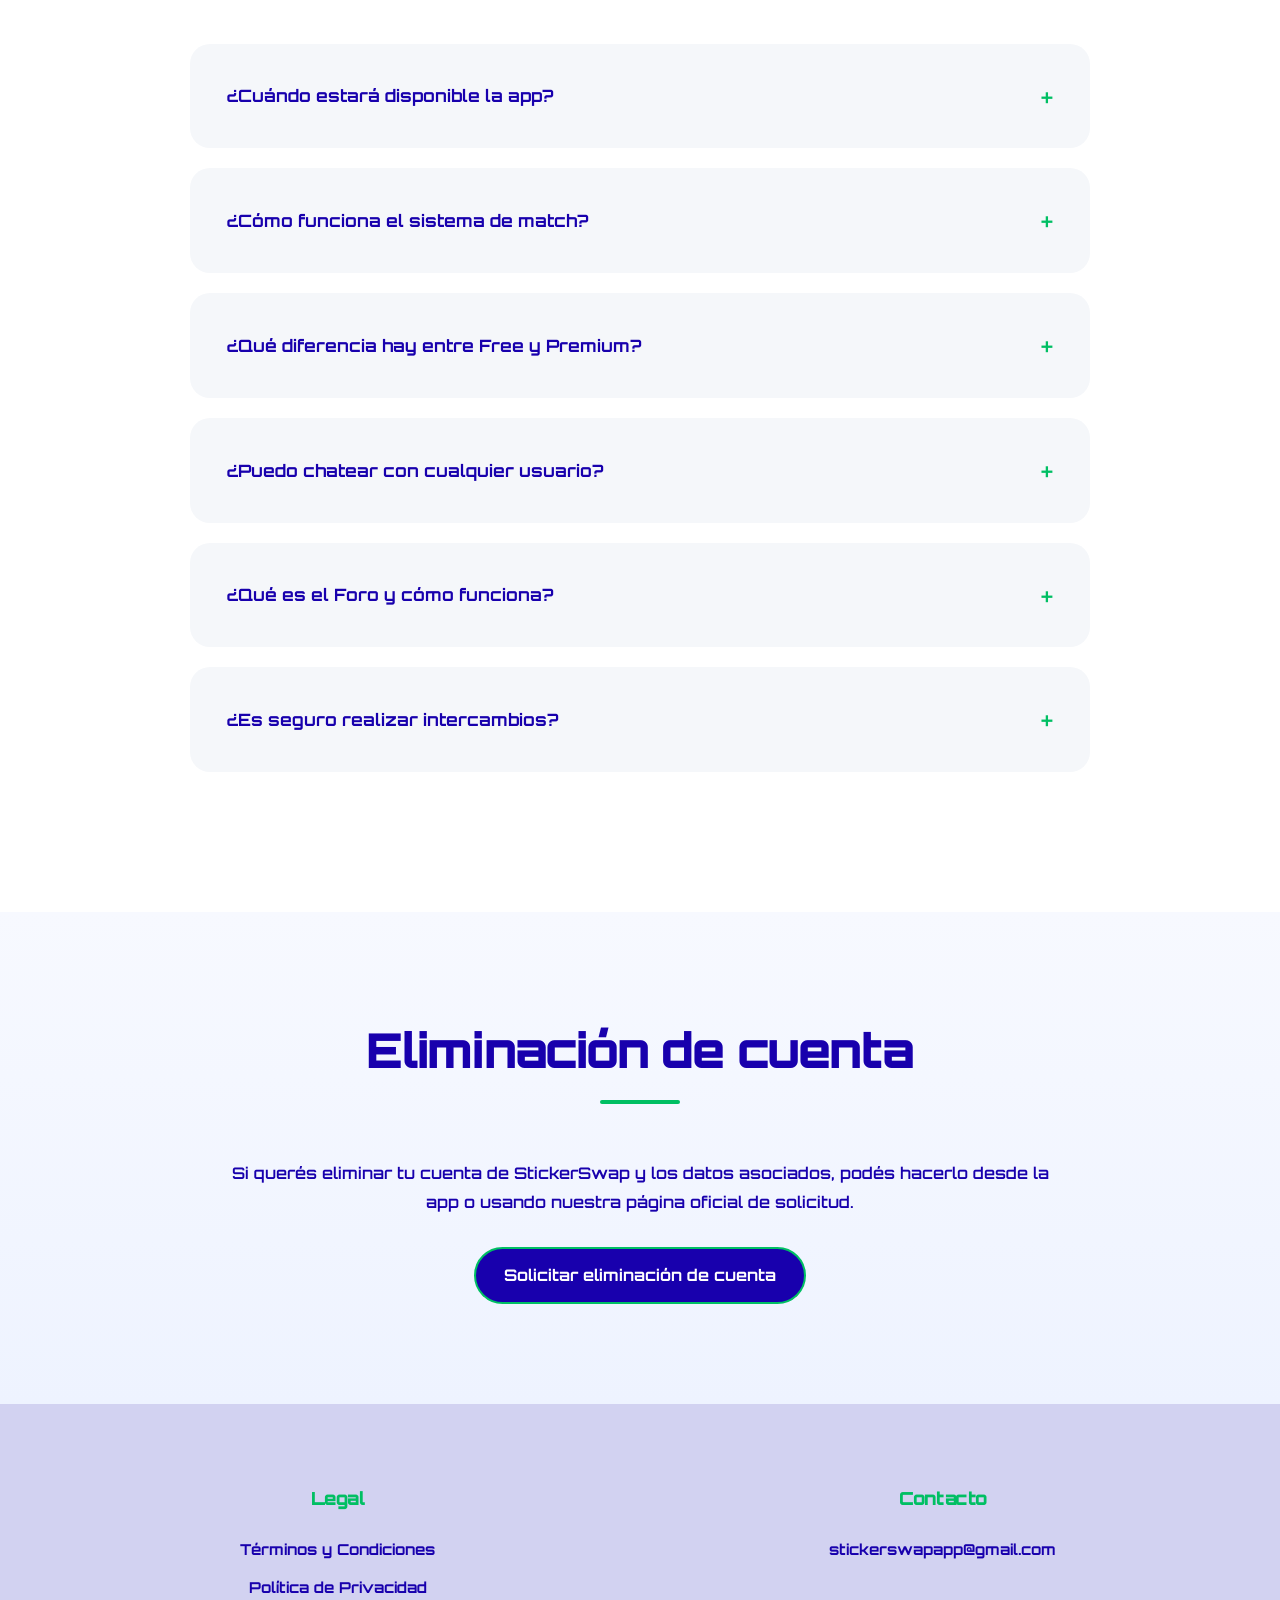
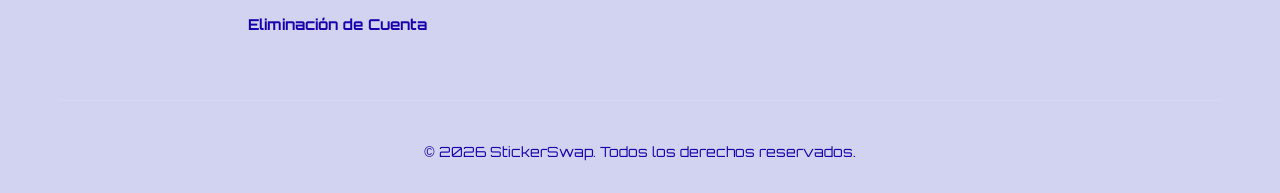
==== commit 78a46017: "feat: login, dashboard y pago con Mercado Pago" ====
--- a/index.html
+++ b/index.html
@@ -29,6 +29,9 @@
     <section class="hero">
         <div class="container">
             <div class="hero-content">
+                <div class="login-bar">
+                    <button class="btn-login" onclick="window.location.href='login.html'">Iniciar sesión</button>
+                </div>
                 <div class="hero-logo">
                     <img src="assets/logo.png" alt="StickerSwap Logo">
                 </div>
@@ -152,7 +155,7 @@
                 <div class="pricing-card premium">
                     <div class="popular-badge">MÁS POPULAR</div>
                     <div class="plan-name">Premium</div>
-                    <div class="plan-price">5.500 ARS<span>/mes</span></div>
+                    <div class="plan-price">5.000 ARS<span>/pago único</span></div>
                     <ul class="plan-features">
                         <li>Likes ilimitados</li>
                         <li>Sistema de match</li>
--- a/styles.css
+++ b/styles.css
@@ -107,7 +107,7 @@
 /* Hero Section */
 .hero {
     background: var(--primary);
-    padding: 180px 0 120px;
+    padding: 90px 0 120px;
     text-align: center;
     color: white;
     position: relative;
@@ -148,10 +148,38 @@
     z-index: 1;
 }
 
+.login-bar {
+    display: flex;
+    justify-content: center;
+    margin-bottom: 40px;
+}
+
+.btn-login {
+    background: transparent;
+    border: 2px solid #00bf63;
+    color: #00bf63;
+    font-family: 'Orbitron', sans-serif;
+    font-size: 14px;
+    font-weight: 700;
+    text-transform: uppercase;
+    letter-spacing: 1px;
+    padding: 12px 36px;
+    border-radius: 50px;
+    cursor: pointer;
+    transition: all 0.3s cubic-bezier(0.4, 0, 0.2, 1);
+}
+
+.btn-login:hover {
+    background: #00bf63;
+    color: #1800ad;
+    box-shadow: 0 0 20px rgba(0, 191, 99, 0.4);
+    transform: translateY(-2px);
+}
+
 .hero-logo {
     width: 280px;
     height: 280px;
-    margin: -80px auto 30px;
+    margin: 0 auto 30px;
     animation: logoEntrance 1s cubic-bezier(0.34, 1.56, 0.64, 1);
     background: transparent;
 }
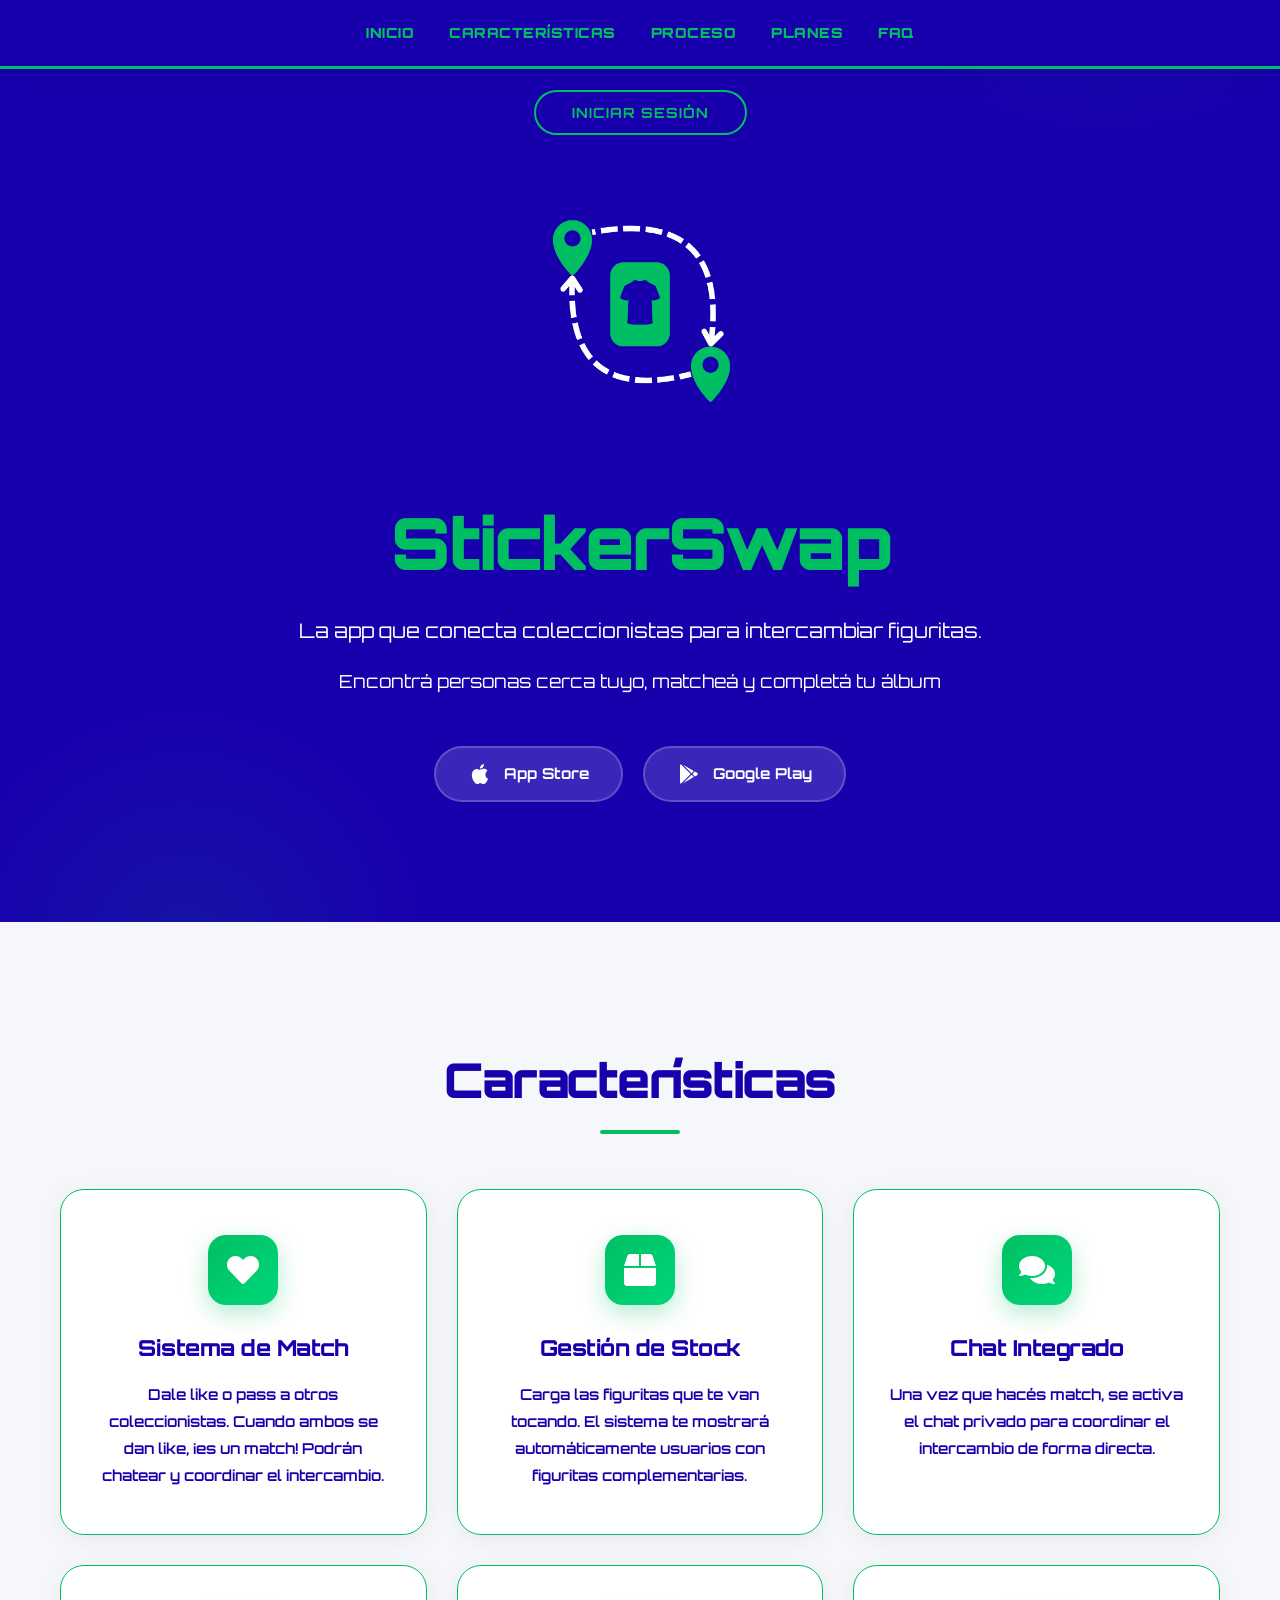
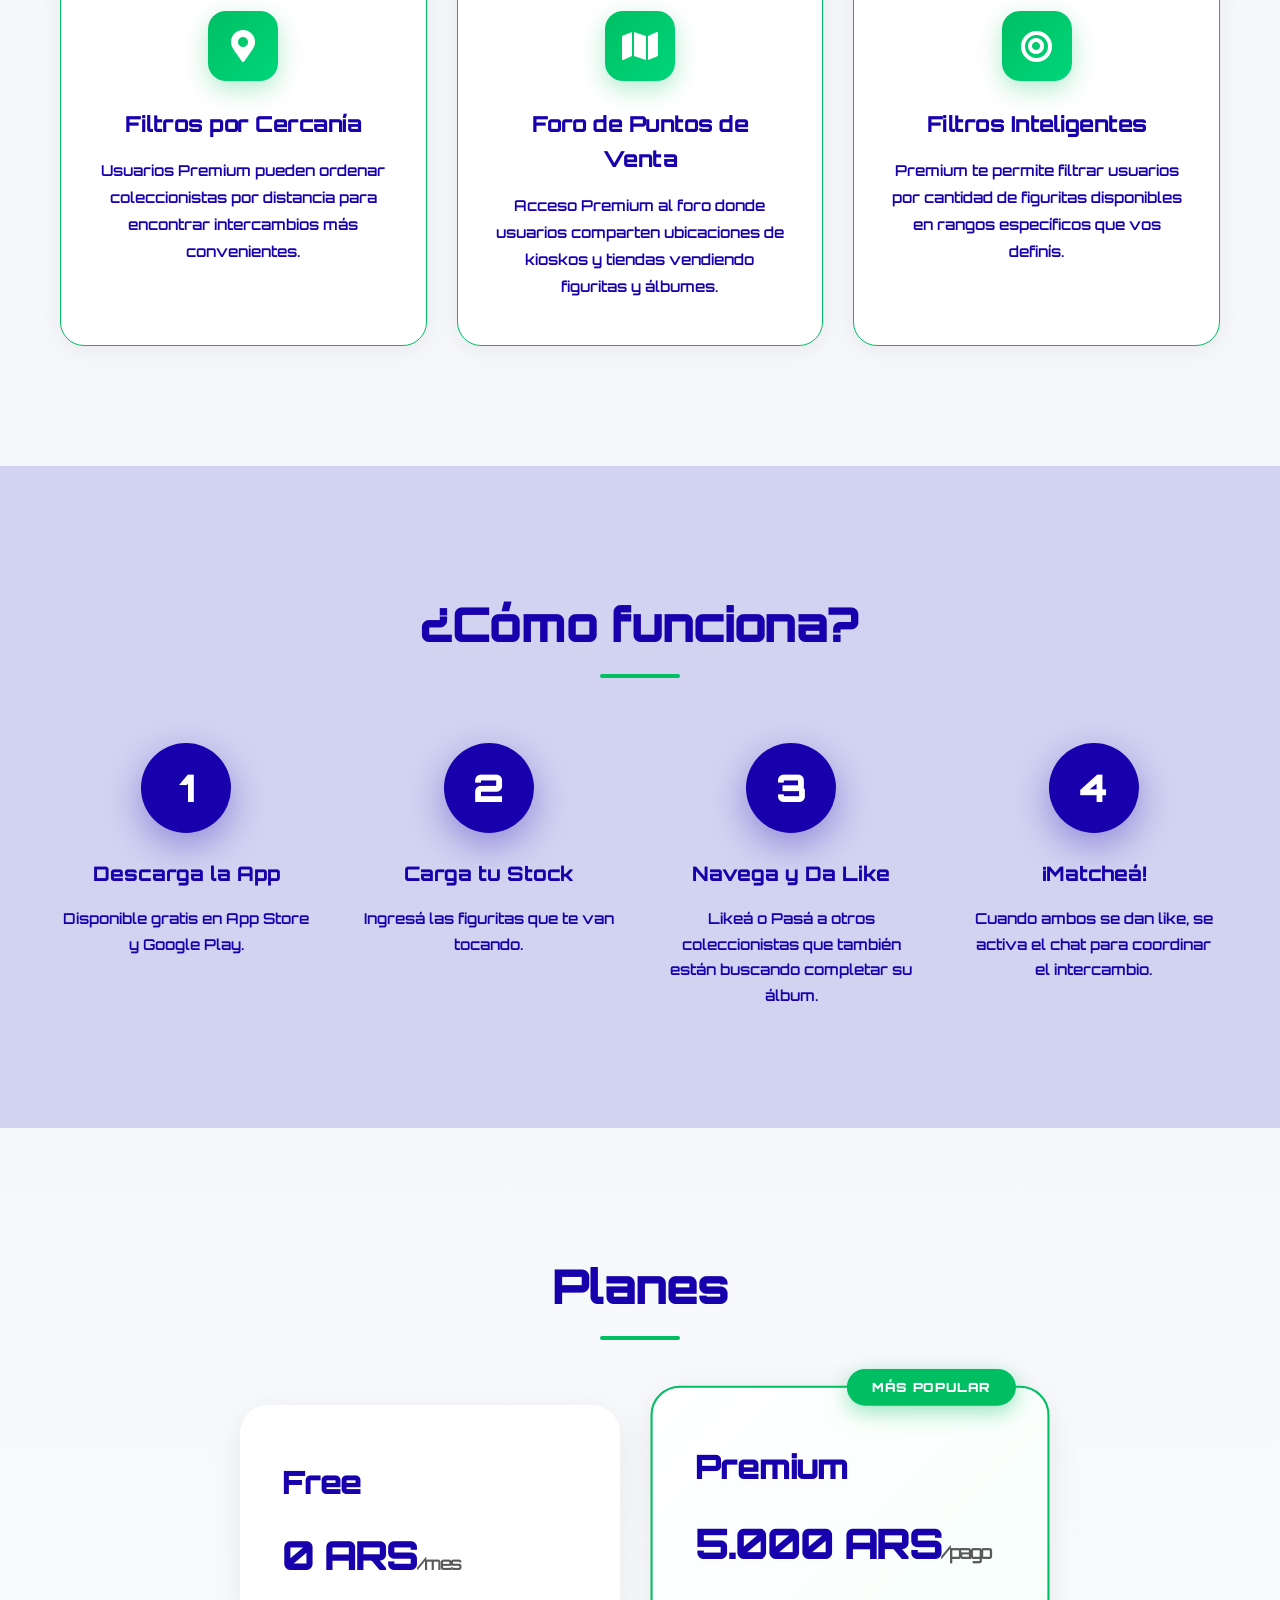
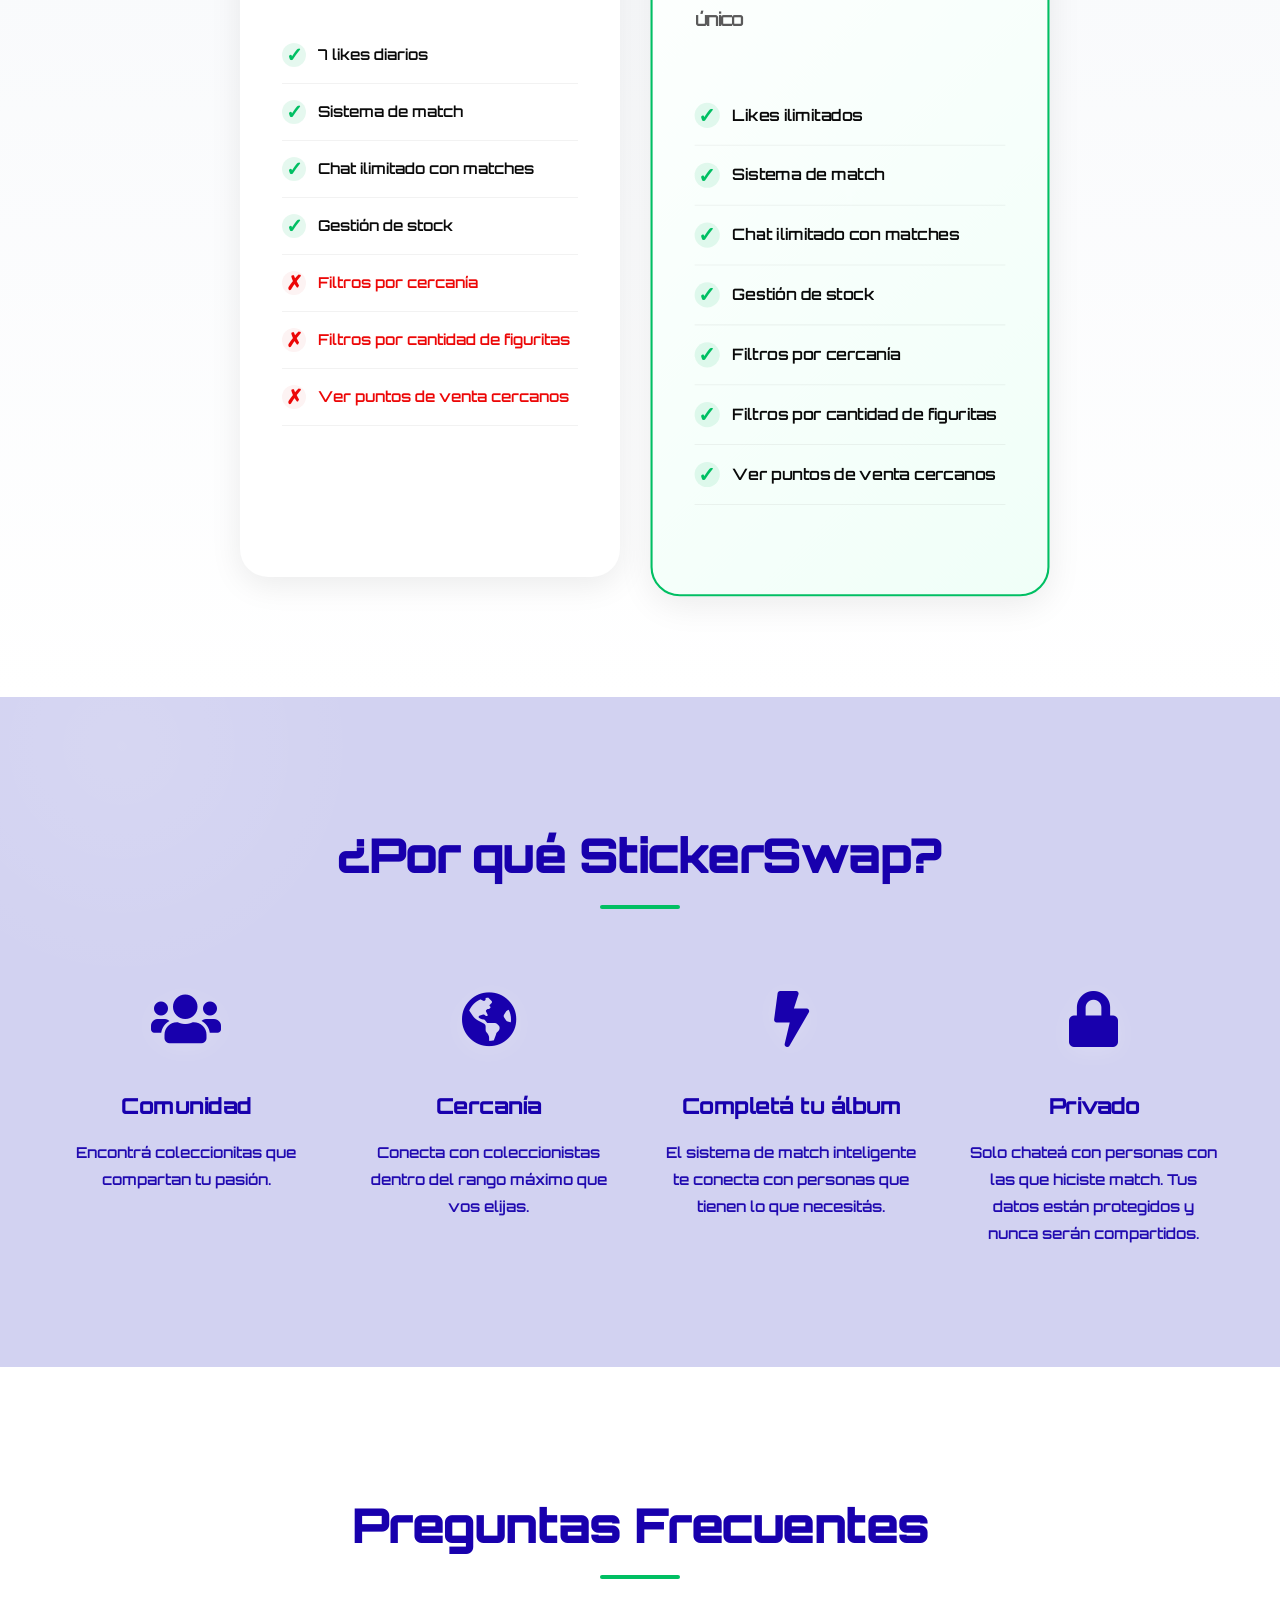
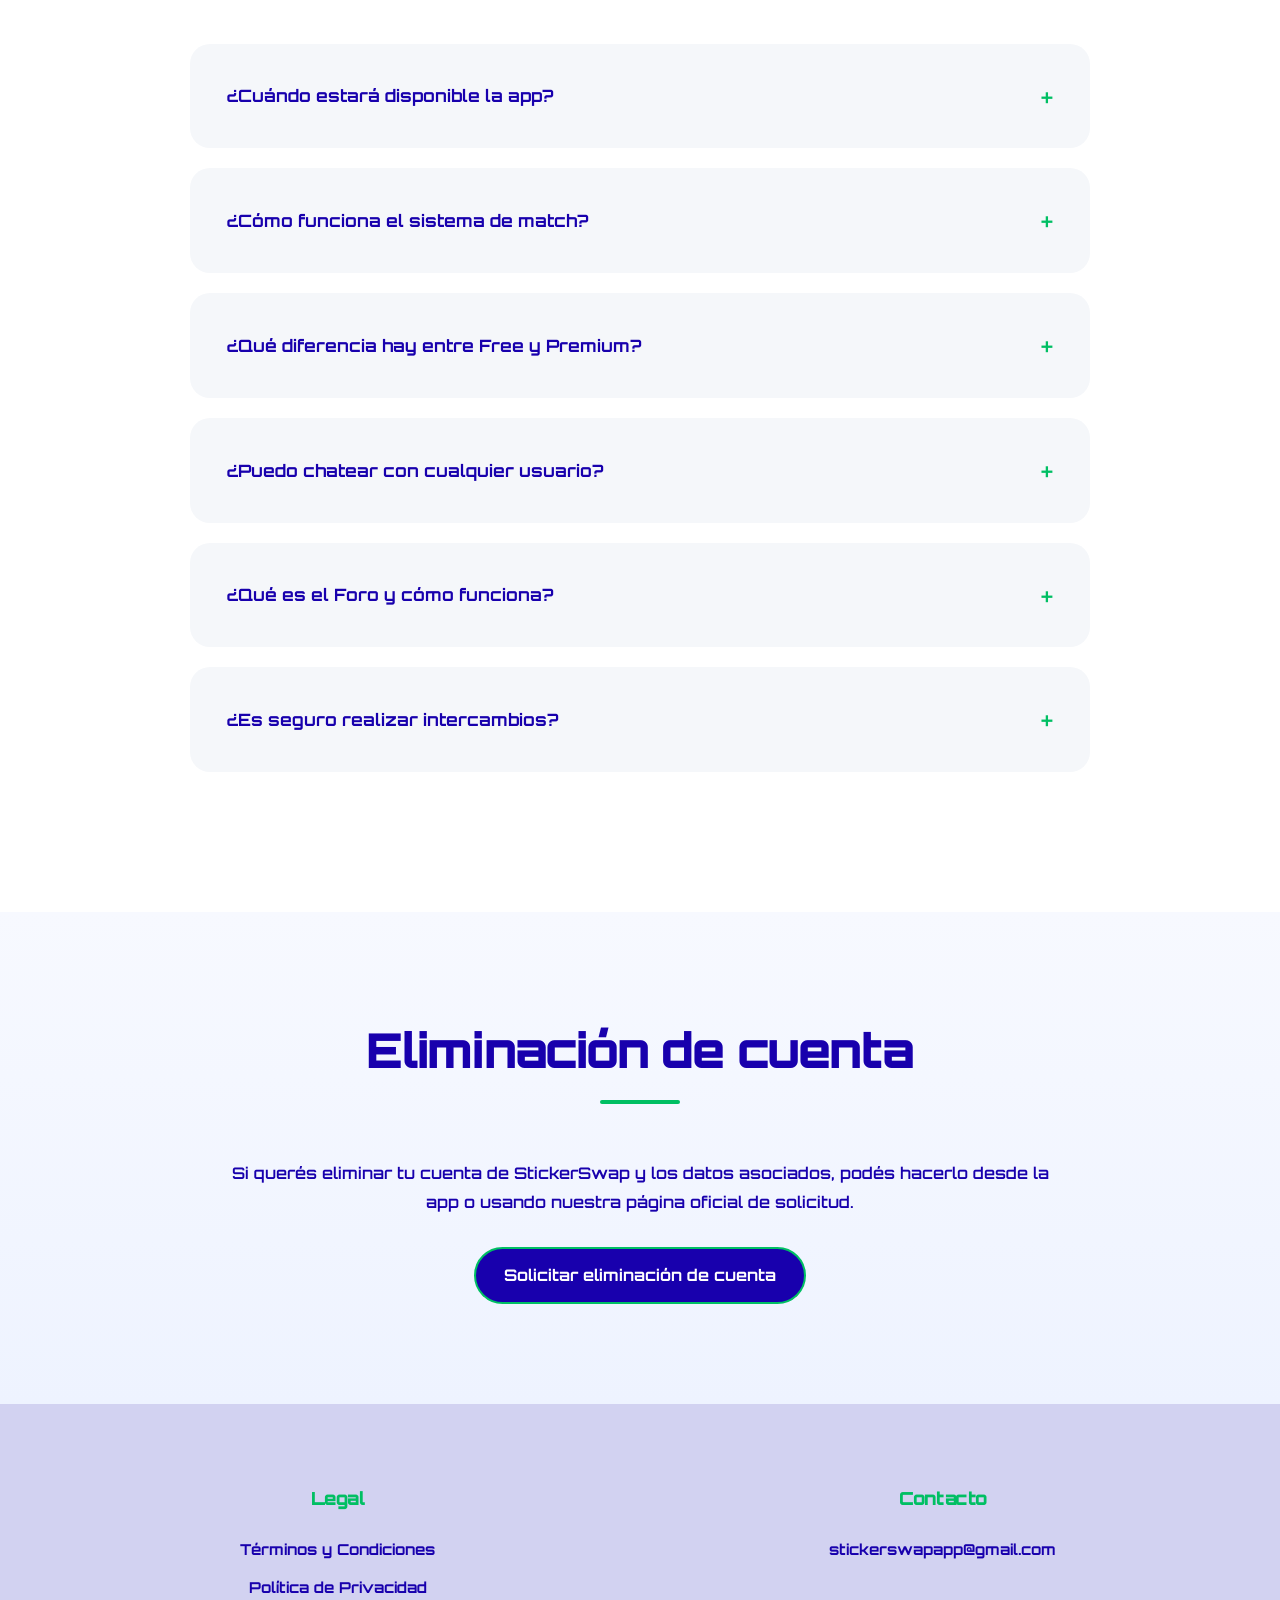
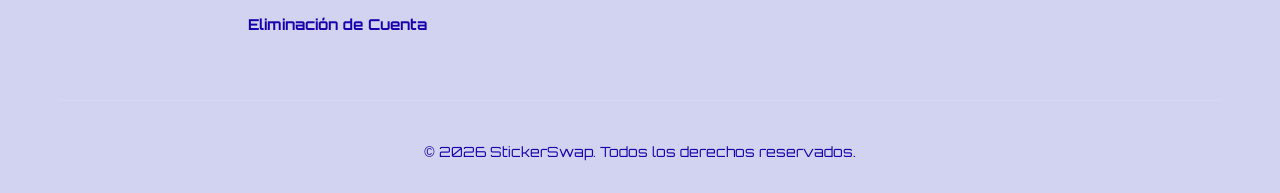
==== commit ce3cbb7e: "Correciones Neutras" ====
--- a/index.html
+++ b/index.html
@@ -3,8 +3,8 @@
 <head>
     <meta charset="UTF-8">
     <meta name="viewport" content="width=device-width, initial-scale=1.0">
-    <title>StickerSwap - Intercambia Figuritas del Mundial 2026.</title>
-    <meta name="description" content="La app que conecta coleccionistas para intercambiar figuritas del álbum del Mundial 2026. Encuentra matches, chatea y completa tu álbum.">
+    <title>StickerSwap - Intercambia Figuritas.</title>
+    <meta name="description" content="La app que conecta coleccionistas para intercambiar figuritas. Encontrá matches, chateá y completá tu álbum.">
     <link rel="preconnect" href="https://fonts.googleapis.com">
     <link rel="preconnect" href="https://fonts.gstatic.com" crossorigin>
     <link href="https://fonts.googleapis.com/css2?family=Orbitron:wght@400;500;600;700;800;900&family=Inter:wght@300;400;500;600;700&display=swap" rel="stylesheet">
@@ -36,8 +36,8 @@
                     <img src="assets/logo.png" alt="StickerSwap Logo">
                 </div>
                 <h1>StickerSwap</h1>
-                <p>La app que conecta coleccionistas para intercambiar figuritas del álbum del Mundial 2026</p>
-                <p style="font-size: 18px; opacity: 0.9;">Encuentra personas cerca de ti, haz match y completa tu álbum</p>
+                <p>La app que conecta coleccionistas para intercambiar figuritas.</p>
+                <p style="font-size: 18px; opacity: 0.9;">Encontrá personas cerca tuyo, matcheá y completá tu álbum</p>
                 
                 <div class="app-badges">
                     <a href="#" class="badge">
@@ -71,31 +71,31 @@
                 <div class="feature-card">
                     <div class="feature-icon"><i class="fas fa-box"></i></div>
                     <h3>Gestión de Stock</h3>
-                    <p>Carga tus figuritas repetidas y las que te faltan. El sistema te mostrará automáticamente usuarios con figuritas complementarias.</p>
+                    <p>Carga las figuritas que te van tocando. El sistema te mostrará automáticamente usuarios con figuritas complementarias.</p>
                 </div>
                 
                 <div class="feature-card">
                     <div class="feature-icon"><i class="fas fa-comments"></i></div>
                     <h3>Chat Integrado</h3>
-                    <p>Una vez que haces match, activa el chat privado para coordinar el intercambio de forma segura y directa.</p>
+                    <p>Una vez que hacés match, se activa el chat privado para coordinar el intercambio de forma directa.</p>
                 </div>
                 
                 <div class="feature-card">
                     <div class="feature-icon"><i class="fas fa-map-marker-alt"></i></div>
                     <h3>Filtros por Cercanía</h3>
-                    <p>Usuarios Premium pueden ordenar coleccionistas por distancia para encontrar intercambios más convenientes cerca de ti.</p>
+                    <p>Usuarios Premium pueden ordenar coleccionistas por distancia para encontrar intercambios más convenientes.</p>
                 </div>
                 
                 <div class="feature-card">
                     <div class="feature-icon"><i class="fas fa-map"></i></div>
                     <h3>Foro de Puntos de Venta</h3>
-                    <p>Acceso Premium al foro donde usuarios comparten ubicaciones de kioskos y tiendas vendiendo sobres del álbum del Mundial 2026.</p>
+                    <p>Acceso Premium al foro donde usuarios comparten ubicaciones de kioskos y tiendas vendiendo figuritas y álbumes.</p>
                 </div>
                 
                 <div class="feature-card">
                     <div class="feature-icon"><i class="fas fa-bullseye"></i></div>
                     <h3>Filtros Inteligentes</h3>
-                    <p>Premium te permite filtrar usuarios por cantidad de figuritas disponibles en rangos específicos que tú defines.</p>
+                    <p>Premium te permite filtrar usuarios por cantidad de figuritas disponibles en rangos específicos que vos definís.</p>
                 </div>
             </div>
         </div>
@@ -115,18 +115,18 @@
                 <div class="step">
                     <div class="step-number">2</div>
                     <h3>Carga tu Stock</h3>
-                    <p>Ingresa las figuritas que conseguiste y las que tienes repetidas.</p>
+                    <p>Ingresá las figuritas que te van tocando.</p>
                 </div>
                 
                 <div class="step">
                     <div class="step-number">3</div>
                     <h3>Navega y Da Like</h3>
-                    <p>Likeá o pasá a otros coleccionistas que también están buscando completar su albúm.</p>
+                    <p>Likeá o Pasá a otros coleccionistas que también están buscando completar su álbum.</p>
                 </div>
                 
                 <div class="step">
                     <div class="step-number">4</div>
-                    <h3>¡Haz Match!</h3>
+                    <h3>¡Matcheá!</h3>
                     <p>Cuando ambos se dan like, se activa el chat para coordinar el intercambio.</p>
                 </div>
             </div>
@@ -178,7 +178,7 @@
                 <div class="benefit-item">
                     <div class="benefit-icon"><i class="fas fa-users"></i></div>
                     <h3>Comunidad</h3>
-                    <p>Encuentra coleccionitas que compartan tu pasión.</p>
+                    <p>Encontrá coleccionitas que compartan tu pasión.</p>
                 </div>
                 
                 <div class="benefit-item">
@@ -189,14 +189,14 @@
                 
                 <div class="benefit-item">
                     <div class="benefit-icon"><i class="fas fa-bolt"></i></div>
-                    <h3>Completa tu álbum</h3>
-                    <p>El sistema de match inteligente te conecta con las personas indicadas que tienen lo que necesitas.</p>
+                    <h3>Completá tu álbum</h3>
+                    <p>El sistema de match inteligente te conecta con personas que tienen lo que necesitás.</p>
                 </div>
                 
                 <div class="benefit-item">
                     <div class="benefit-icon"><i class="fas fa-lock"></i></div>
-                    <h3>Seguro y Privado</h3>
-                    <p>Solo chatea con personas con las que hiciste match. Tus datos están protegidos y nunca serán compartidos.</p>
+                    <h3>Privado</h3>
+                    <p>Solo chateá con personas con las que hiciste match. Tus datos están protegidos y nunca serán compartidos.</p>
                 </div>
             </div>
         </div>
@@ -213,7 +213,7 @@
                         <span class="faq-toggle">+</span>
                     </div>
                     <div class="faq-answer">
-                        <p>StickerSwap estará disponible para descarga en App Store y Google Play a fines de Marzo.</p>
+                        <p>StickerSwap estará disponible para descargar en App Store y Google Play el 26 de marzo.</p>
                     </div>
                 </div>
                 
@@ -223,7 +223,7 @@
                         <span class="faq-toggle">+</span>
                     </div>
                     <div class="faq-answer">
-                        <p>Ves perfiles de otros coleccionistas y sus figuritas disponibles. Si les das like y ellos también te dan like a ti, ¡es un match! En ese momento se activa el chat privado para que coordinen el intercambio.</p>
+                        <p>Ves perfiles de otros coleccionistas y sus figuritas disponibles. Si les das like y ellos también te dan like a vos, ¡es un match! En ese momento se activa el chat privado para que coordinen el intercambio.</p>
                     </div>
                 </div>
                 
@@ -253,7 +253,7 @@
                         <span class="faq-toggle">+</span>
                     </div>
                     <div class="faq-answer">
-                        <p>El Foro es una sección exclusiva Premium donde usuarios pueden publicar ubicaciones de kioskos y tiendas que están vendiendo sobres de figuritas del Mundial 2026. Puedes filtrar estos posts por distancia para encontrar puntos de venta cerca de ti.</p>
+                        <p>El Foro es una sección exclusiva Premium donde usuarios pueden publicar ubicaciones de kioskos y tiendas que están vendiendo sobres de figuritas del Mundial 2026. Podés filtrar estos posts por distancia para encontrar puntos de venta cerca tuyo.</p>
                     </div>
                 </div>
                 
@@ -263,7 +263,7 @@
                         <span class="faq-toggle">+</span>
                     </div>
                     <div class="faq-answer">
-                        <p>StickerSwap facilita la conexión, pero los intercambios son responsabilidad de los usuarios. Recomendamos siempre realizar intercambios en lugares públicos y seguros, como así tambien ir acompañado al encuentro.</p>
+                        <p>StickerSwap facilita la conexión, pero los intercambios son responsabilidad de los usuarios. Recomendamos siempre realizar intercambios en lugares públicos y seguros, como así también ir acompañado al encuentro.</p>
                     </div>
                 </div>
             </div>
